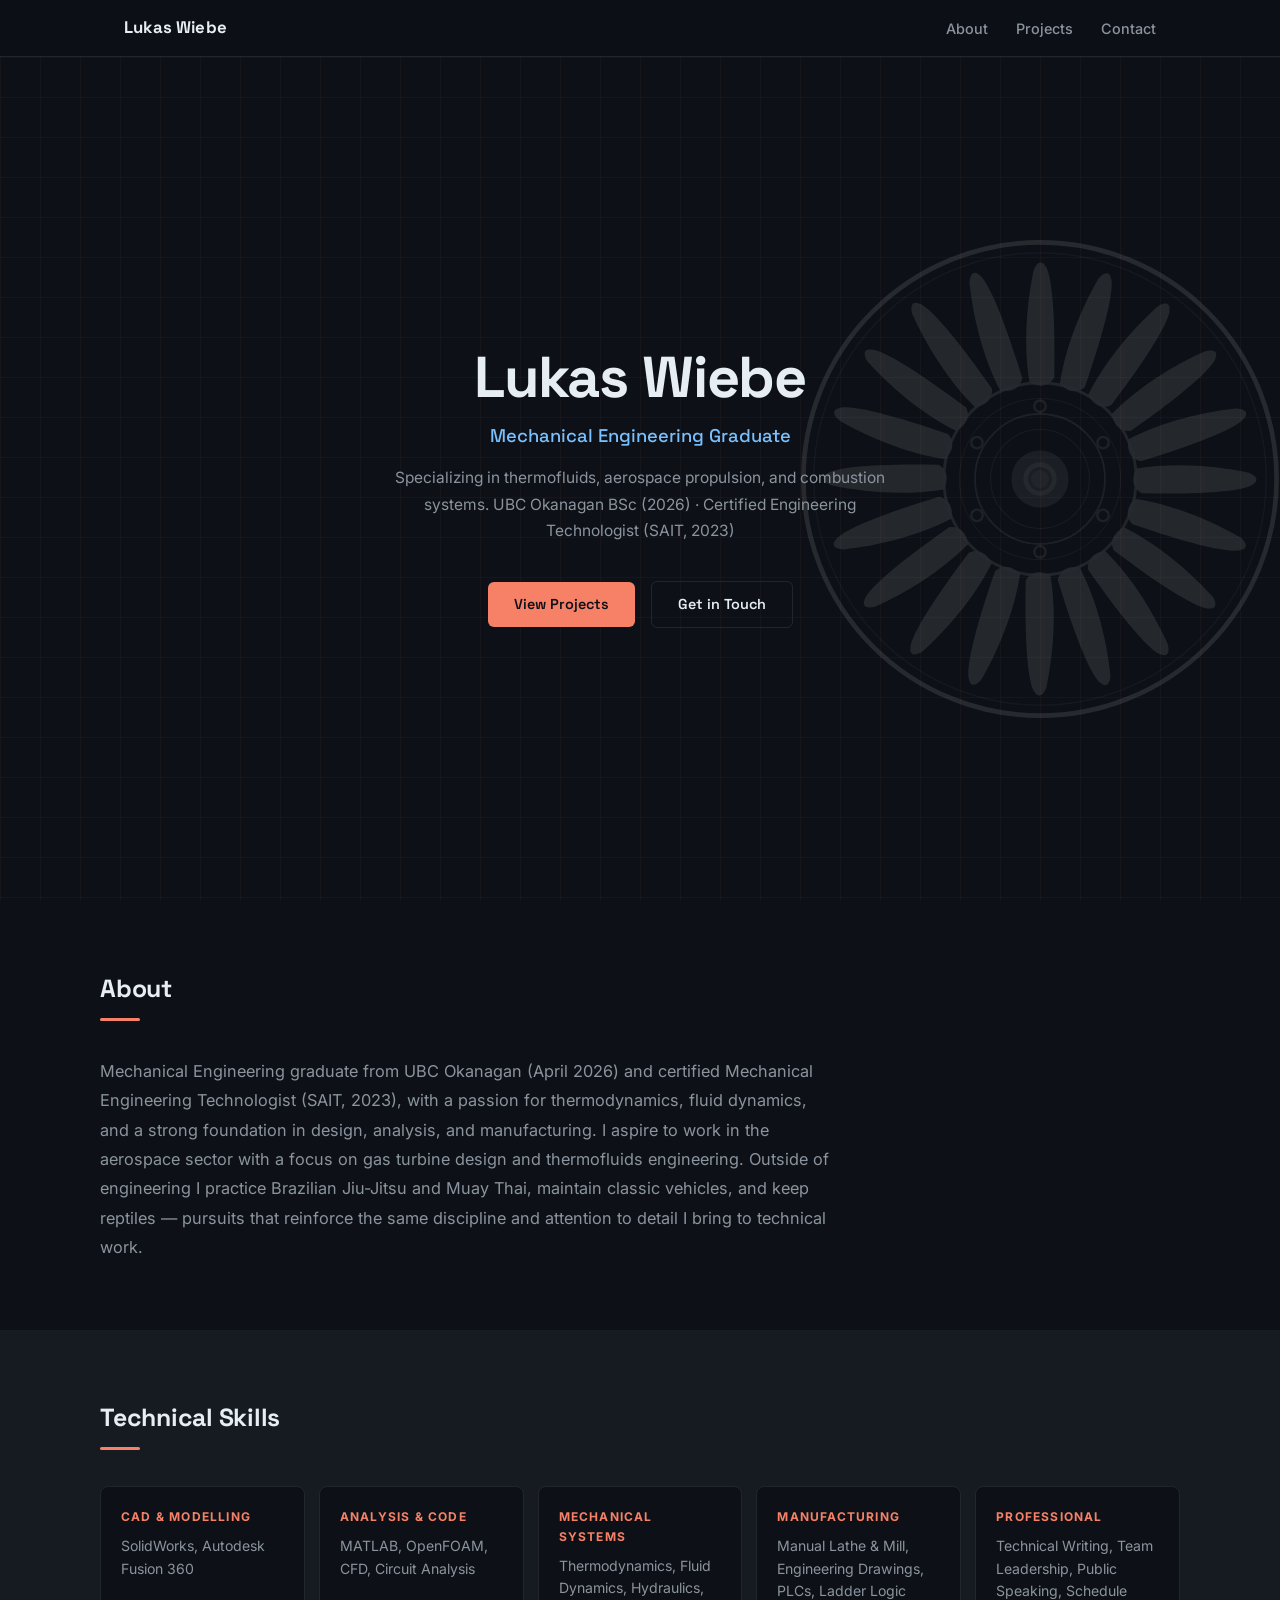
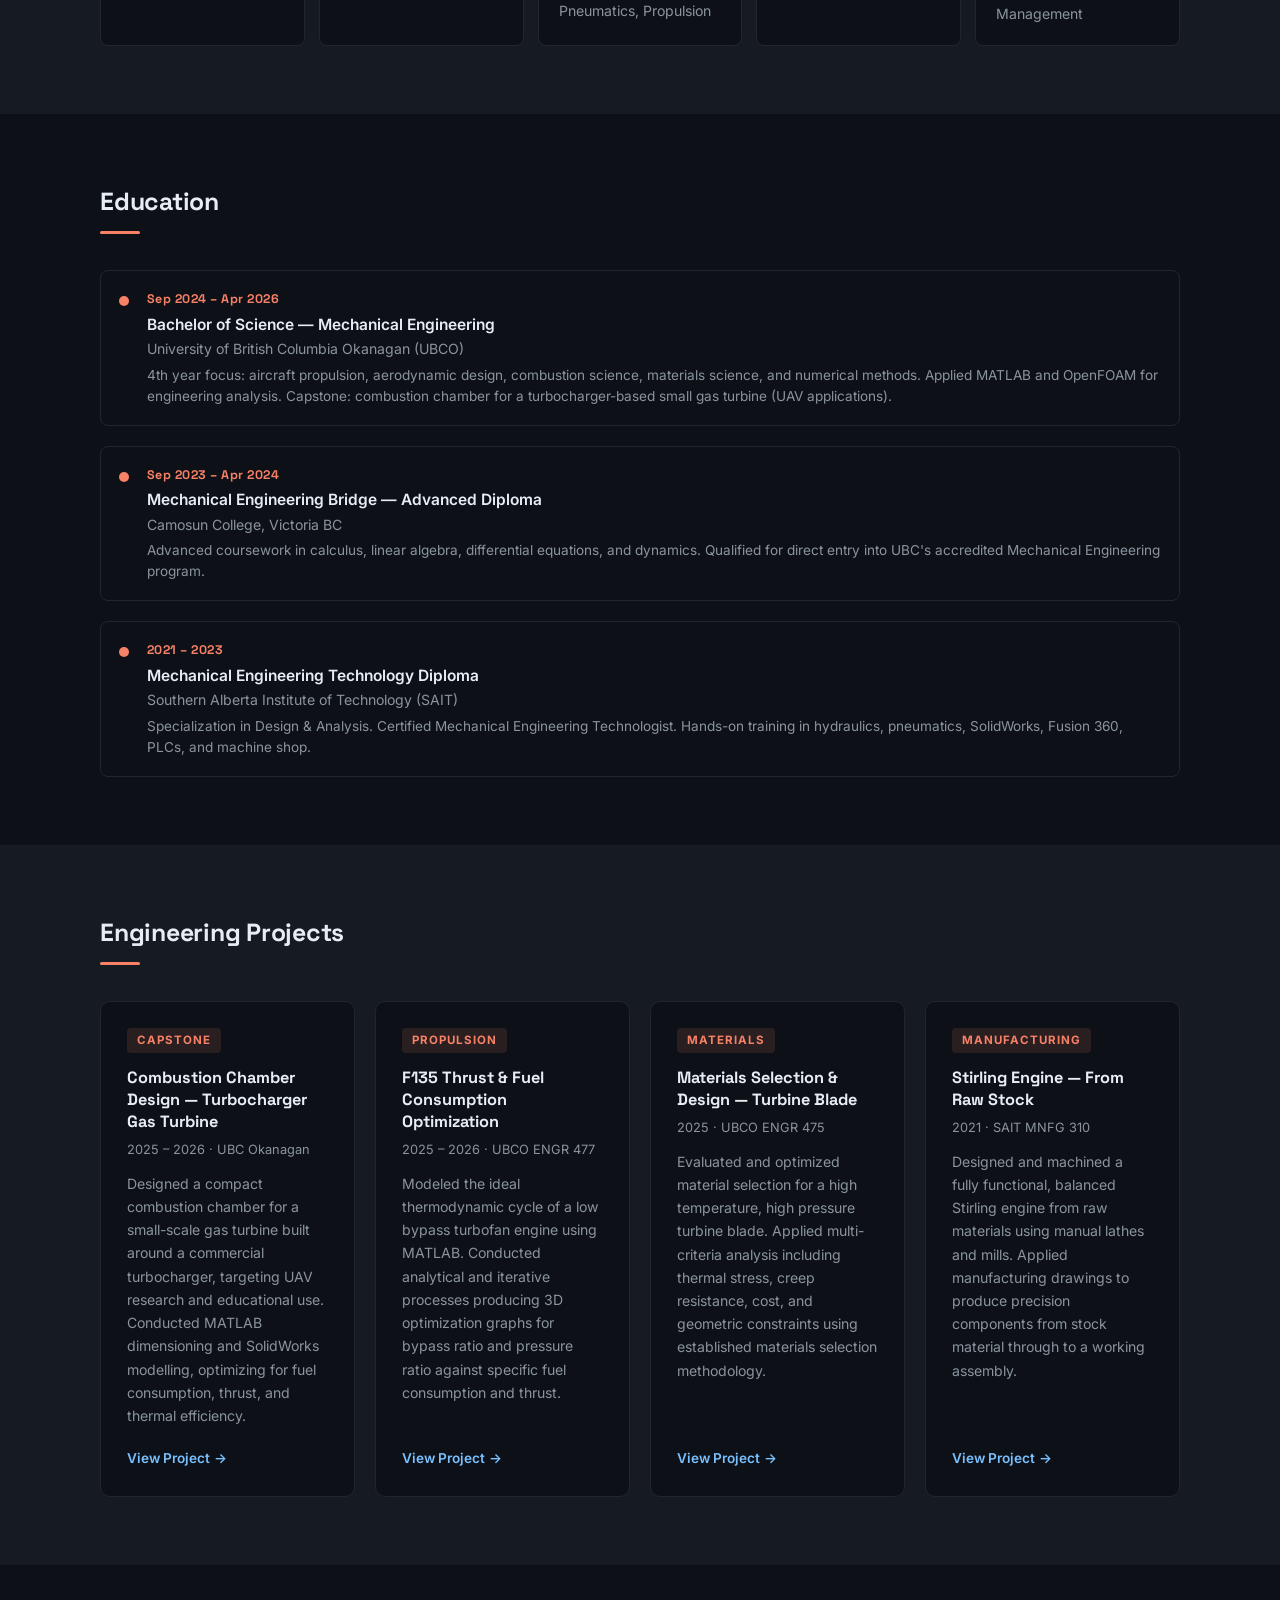
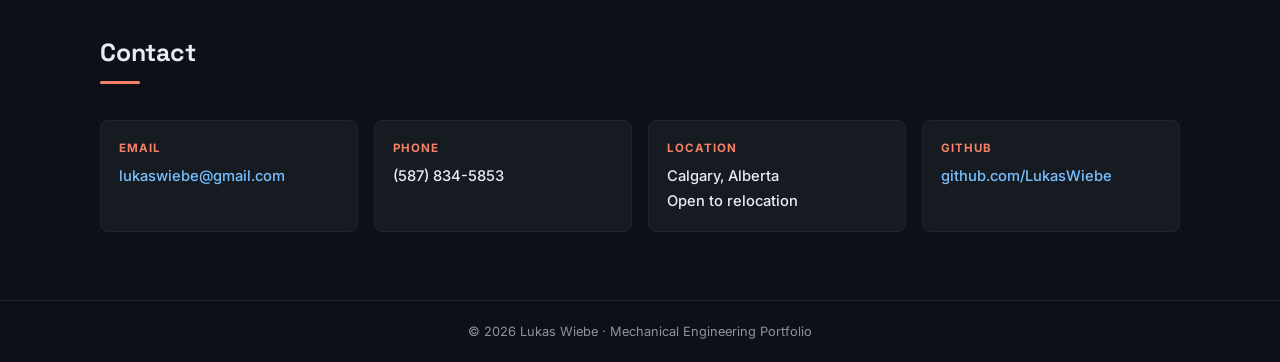
==== index.html @ ae10890e "Apply dark engineering theme with realistic jet turbine Near-black grid background, combustion orang" ====
<!DOCTYPE html>
<html lang="en">
<head>
  <meta charset="UTF-8">
  <meta name="viewport" content="width=device-width, initial-scale=1.0">
  <title>Lukas Wiebe — Mechanical Engineering Portfolio</title>
  <link rel="stylesheet" href="style.css">
</head>
<body>

  <nav class="site-nav">
    <div class="nav-inner">
      <a class="nav-brand" href="index.html">Lukas Wiebe</a>
      <ul class="nav-links">
        <li><a href="#about">About</a></li>
        <li><a href="#projects">Projects</a></li>
        <li><a href="#contact">Contact</a></li>
      </ul>
    </div>
  </nav>

  <!-- HERO -->
  <section class="hero">

    <!-- Realistic jet turbine rotor (airfoil blades, disc, casing) -->
    <svg class="hero-turbine" viewBox="0 0 200 200" xmlns="http://www.w3.org/2000/svg" aria-hidden="true">
      <defs>
        <!--
          One compressor airfoil blade, in local coords centred at (0,0).
          Blade points up (toward negative-y). Leading edge on left (negative-x),
          trailing edge on right (positive-x). Shape tapers from ~9 px chord at root
          to ~5 px at tip. Camber line sweeps slightly from root to tip (realistic twist).
        -->
        <path id="tb"
          d="M -4,-37
             C -6.5,-52 -5,-68 -2.5,-80
             C -1.5,-83 0.5,-84.5 2,-82
             C 4.5,-79 6,-64 5.5,-39
             Q 2.5,-34 -4,-37 Z"/>
      </defs>

      <!-- Static outer annular casing -->
      <circle cx="100" cy="100" r="91"  fill="none" stroke="white" stroke-width="1.8"/>
      <circle cx="100" cy="100" r="87"  fill="none" stroke="white" stroke-width="0.5" opacity="0.35"/>

      <!-- Rotating rotor group (all content centred at 0,0 in this group) -->
      <g transform="translate(100,100)" class="spin-slow">

        <!-- 20 cambered airfoil blades at 18° intervals -->
        <use href="#tb" fill="white" opacity="0.92"/>
        <use href="#tb" fill="white" opacity="0.92" transform="rotate(18)"/>
        <use href="#tb" fill="white" opacity="0.92" transform="rotate(36)"/>
        <use href="#tb" fill="white" opacity="0.92" transform="rotate(54)"/>
        <use href="#tb" fill="white" opacity="0.92" transform="rotate(72)"/>
        <use href="#tb" fill="white" opacity="0.92" transform="rotate(90)"/>
        <use href="#tb" fill="white" opacity="0.92" transform="rotate(108)"/>
        <use href="#tb" fill="white" opacity="0.92" transform="rotate(126)"/>
        <use href="#tb" fill="white" opacity="0.92" transform="rotate(144)"/>
        <use href="#tb" fill="white" opacity="0.92" transform="rotate(162)"/>
        <use href="#tb" fill="white" opacity="0.92" transform="rotate(180)"/>
        <use href="#tb" fill="white" opacity="0.92" transform="rotate(198)"/>
        <use href="#tb" fill="white" opacity="0.92" transform="rotate(216)"/>
        <use href="#tb" fill="white" opacity="0.92" transform="rotate(234)"/>
        <use href="#tb" fill="white" opacity="0.92" transform="rotate(252)"/>
        <use href="#tb" fill="white" opacity="0.92" transform="rotate(270)"/>
        <use href="#tb" fill="white" opacity="0.92" transform="rotate(288)"/>
        <use href="#tb" fill="white" opacity="0.92" transform="rotate(306)"/>
        <use href="#tb" fill="white" opacity="0.92" transform="rotate(324)"/>
        <use href="#tb" fill="white" opacity="0.92" transform="rotate(342)"/>

        <!-- Rotor disc (concentric detail rings, like a real compressor disc) -->
        <circle cx="0" cy="0" r="37"  fill="none" stroke="white" stroke-width="1.1" opacity="0.8"/>
        <circle cx="0" cy="0" r="31"  fill="none" stroke="white" stroke-width="0.4" opacity="0.4"/>
        <circle cx="0" cy="0" r="25"  fill="none" stroke="white" stroke-width="0.7" opacity="0.65"/>
        <circle cx="0" cy="0" r="19"  fill="none" stroke="white" stroke-width="0.4" opacity="0.45"/>

        <!-- Bolt circle — 6 fasteners at r=28 (structural disc feature) -->
        <circle cx="0"    cy="-28" r="2.2" fill="none" stroke="white" stroke-width="0.9" opacity="0.7"/>
        <circle cx="0"    cy="-28" r="2.2" fill="none" stroke="white" stroke-width="0.9" opacity="0.7" transform="rotate(60)"/>
        <circle cx="0"    cy="-28" r="2.2" fill="none" stroke="white" stroke-width="0.9" opacity="0.7" transform="rotate(120)"/>
        <circle cx="0"    cy="-28" r="2.2" fill="none" stroke="white" stroke-width="0.9" opacity="0.7" transform="rotate(180)"/>
        <circle cx="0"    cy="-28" r="2.2" fill="none" stroke="white" stroke-width="0.9" opacity="0.7" transform="rotate(240)"/>
        <circle cx="0"    cy="-28" r="2.2" fill="none" stroke="white" stroke-width="0.9" opacity="0.7" transform="rotate(300)"/>

        <!-- Centre hub cap -->
        <circle cx="0" cy="0" r="11" fill="white" opacity="0.55"/>
        <circle cx="0" cy="0" r="5.5" fill="none" stroke="white" stroke-width="1.8" opacity="0.95"/>
      </g>

      <!-- Static shaft centre dot -->
      <circle cx="100" cy="100" r="3.5" fill="white" opacity="0.6"/>
    </svg>

    <!-- Hero text (z-index above the turbine) -->
    <div class="hero-content">
      <h1>Lukas Wiebe</h1>
      <p class="subtitle">Mechanical Engineering Graduate</p>
      <p class="tagline">
        Specializing in thermofluids, aerospace propulsion, and combustion systems.
        UBC Okanagan BSc (2026) · Certified Engineering Technologist (SAIT, 2023)
      </p>
      <a href="#projects" class="btn btn-primary">View Projects</a>
      <a href="#contact" class="btn btn-outline">Get in Touch</a>
    </div>

  </section>

  <!-- ABOUT -->
  <section class="section" id="about">
    <div class="section-inner">
      <h2 class="section-title">About</h2>
      <div class="section-divider"></div>
      <p class="about-text">
        Mechanical Engineering graduate from UBC Okanagan (April 2026) and certified Mechanical Engineering
        Technologist (SAIT, 2023), with a passion for thermodynamics, fluid dynamics, and a strong foundation
        in design, analysis, and manufacturing. I aspire to work in the aerospace sector with a focus on
        gas turbine design and thermofluids engineering. Outside of engineering I practice Brazilian Jiu-Jitsu
        and Muay Thai, maintain classic vehicles, and keep reptiles — pursuits that reinforce the same
        discipline and attention to detail I bring to technical work.
      </p>
    </div>
  </section>

  <!-- SKILLS -->
  <section class="section section-alt">
    <div class="section-inner">
      <h2 class="section-title">Technical Skills</h2>
      <div class="section-divider"></div>
      <div class="skills-grid">
        <div class="skill-card">
          <div class="skill-label">CAD &amp; Modelling</div>
          <div class="skill-items">SolidWorks, Autodesk Fusion 360</div>
        </div>
        <div class="skill-card">
          <div class="skill-label">Analysis &amp; Code</div>
          <div class="skill-items">MATLAB, OpenFOAM, CFD, Circuit Analysis</div>
        </div>
        <div class="skill-card">
          <div class="skill-label">Mechanical Systems</div>
          <div class="skill-items">Thermodynamics, Fluid Dynamics, Hydraulics, Pneumatics, Propulsion</div>
        </div>
        <div class="skill-card">
          <div class="skill-label">Manufacturing</div>
          <div class="skill-items">Manual Lathe &amp; Mill, Engineering Drawings, PLCs, Ladder Logic</div>
        </div>
        <div class="skill-card">
          <div class="skill-label">Professional</div>
          <div class="skill-items">Technical Writing, Team Leadership, Public Speaking, Schedule Management</div>
        </div>
      </div>
    </div>
  </section>

  <!-- EDUCATION -->
  <section class="section">
    <div class="section-inner">
      <h2 class="section-title">Education</h2>
      <div class="section-divider"></div>
      <div class="edu-list">
        <div class="edu-item">
          <div class="edu-dot"></div>
          <div>
            <div class="edu-year">Sep 2024 – Apr 2026</div>
            <div class="edu-degree">Bachelor of Science — Mechanical Engineering</div>
            <div class="edu-school">University of British Columbia Okanagan (UBCO)</div>
            <div class="edu-notes">
              4th year focus: aircraft propulsion, aerodynamic design, combustion science, materials science,
              and numerical methods. Applied MATLAB and OpenFOAM for engineering analysis.
              Capstone: combustion chamber for a turbocharger-based small gas turbine (UAV applications).
            </div>
          </div>
        </div>
        <div class="edu-item">
          <div class="edu-dot"></div>
          <div>
            <div class="edu-year">Sep 2023 – Apr 2024</div>
            <div class="edu-degree">Mechanical Engineering Bridge — Advanced Diploma</div>
            <div class="edu-school">Camosun College, Victoria BC</div>
            <div class="edu-notes">
              Advanced coursework in calculus, linear algebra, differential equations, and dynamics.
              Qualified for direct entry into UBC's accredited Mechanical Engineering program.
            </div>
          </div>
        </div>
        <div class="edu-item">
          <div class="edu-dot"></div>
          <div>
            <div class="edu-year">2021 – 2023</div>
            <div class="edu-degree">Mechanical Engineering Technology Diploma</div>
            <div class="edu-school">Southern Alberta Institute of Technology (SAIT)</div>
            <div class="edu-notes">
              Specialization in Design &amp; Analysis. Certified Mechanical Engineering Technologist.
              Hands-on training in hydraulics, pneumatics, SolidWorks, Fusion 360, PLCs, and machine shop.
            </div>
          </div>
        </div>
      </div>
    </div>
  </section>

  <!-- PROJECTS -->
  <section class="section section-alt" id="projects">
    <div class="section-inner">
      <h2 class="section-title">Engineering Projects</h2>
      <div class="section-divider"></div>
      <div class="project-grid">

        <div class="project-card">
          <span class="project-tag">Capstone</span>
          <h3>Combustion Chamber Design — Turbocharger Gas Turbine</h3>
          <div class="project-year">2025 – 2026 · UBC Okanagan</div>
          <p>
            Designed a compact combustion chamber for a small-scale gas turbine built around a commercial
            turbocharger, targeting UAV research and educational use. Conducted MATLAB dimensioning and
            SolidWorks modelling, optimizing for fuel consumption, thrust, and thermal efficiency.
          </p>
          <a class="card-link" href="projects/combustion-chamber.html">View Project</a>
        </div>

        <div class="project-card">
          <span class="project-tag">Propulsion</span>
          <h3>F135 Thrust &amp; Fuel Consumption Optimization</h3>
          <div class="project-year">2025 – 2026 · UBCO ENGR 477</div>
          <p>
            Modeled the ideal thermodynamic cycle of a low bypass turbofan engine using MATLAB.
            Conducted analytical and iterative processes producing 3D optimization graphs for bypass
            ratio and pressure ratio against specific fuel consumption and thrust.
          </p>
          <a class="card-link" href="projects/f135-optimization.html">View Project</a>
        </div>

        <div class="project-card">
          <span class="project-tag">Materials</span>
          <h3>Materials Selection &amp; Design — Turbine Blade</h3>
          <div class="project-year">2025 · UBCO ENGR 475</div>
          <p>
            Evaluated and optimized material selection for a high temperature, high pressure turbine blade.
            Applied multi-criteria analysis including thermal stress, creep resistance, cost, and
            geometric constraints using established materials selection methodology.
          </p>
          <a class="card-link" href="projects/materials-selection.html">View Project</a>
        </div>

        <div class="project-card">
          <span class="project-tag">Manufacturing</span>
          <h3>Stirling Engine — From Raw Stock</h3>
          <div class="project-year">2021 · SAIT MNFG 310</div>
          <p>
            Designed and machined a fully functional, balanced Stirling engine from raw materials using
            manual lathes and mills. Applied manufacturing drawings to produce precision components
            from stock material through to a working assembly.
          </p>
          <a class="card-link" href="projects/stirling-engine.html">View Project</a>
        </div>

      </div>
    </div>
  </section>

  <!-- CONTACT -->
  <section class="section" id="contact">
    <div class="section-inner">
      <h2 class="section-title">Contact</h2>
      <div class="section-divider"></div>
      <div class="contact-grid">
        <div class="contact-item">
          <div class="contact-type">Email</div>
          <div class="contact-value">
            <a href="mailto:lukaswiebe@gmail.com">lukaswiebe@gmail.com</a>
          </div>
        </div>
        <div class="contact-item">
          <div class="contact-type">Phone</div>
          <div class="contact-value">(587) 834-5853</div>
        </div>
        <div class="contact-item">
          <div class="contact-type">Location</div>
          <div class="contact-value">Calgary, Alberta<br>Open to relocation</div>
        </div>
        <div class="contact-item">
          <div class="contact-type">GitHub</div>
          <div class="contact-value">
            <a href="https://github.com/LukasWiebe" target="_blank" rel="noopener">github.com/LukasWiebe</a>
          </div>
        </div>
      </div>
    </div>
  </section>

  <footer>
    <p>© 2026 Lukas Wiebe · Mechanical Engineering Portfolio</p>
  </footer>

</body>
</html>
---- style.css ----
@import url('https://fonts.googleapis.com/css2?family=Space+Grotesk:wght@500;600;700&family=Inter:wght@300;400;500&display=swap');

*, *::before, *::after {
  box-sizing: border-box;
  margin: 0;
  padding: 0;
}

:root {
  --bg:       #0d1117;
  --surface:  #161b22;
  --border:   #21262d;
  --text:     #e6edf3;
  --muted:    #8b949e;
  --accent:   #f78166;
  --accent2:  #79c0ff;
  --max-w:    1080px;
}

html { scroll-behavior: smooth; }

body {
  background: var(--bg);
  color: var(--text);
  font-family: 'Inter', -apple-system, BlinkMacSystemFont, 'Segoe UI', sans-serif;
  font-size: 16px;
  line-height: 1.65;
  -webkit-font-smoothing: antialiased;
}

a {
  color: var(--accent2);
  text-decoration: none;
}

a:hover {
  text-decoration: underline;
}

/* ─── NAV ─── */
.site-nav {
  position: sticky;
  top: 0;
  z-index: 100;
  background: rgba(13,17,23,0.88);
  backdrop-filter: blur(14px);
  -webkit-backdrop-filter: blur(14px);
  border-bottom: 1px solid var(--border);
}

.nav-inner {
  max-width: var(--max-w);
  margin: 0 auto;
  padding: 0 24px;
  display: flex;
  align-items: center;
  justify-content: space-between;
  height: 56px;
}

.nav-brand {
  color: var(--text);
  font-family: 'Space Grotesk', sans-serif;
  font-weight: 700;
  font-size: 1.05rem;
  letter-spacing: 0.01em;
  text-decoration: none;
}

.nav-links {
  display: flex;
  gap: 28px;
  list-style: none;
}

.nav-links a {
  color: var(--muted);
  font-size: 0.9rem;
  font-weight: 500;
  text-decoration: none;
  transition: color 0.15s;
}

.nav-links a:hover {
  color: var(--text);
  text-decoration: none;
}

/* ─── HERO ─── */
.hero {
  background: var(--bg);
  padding: 88px 24px 72px;
  text-align: center;
  position: relative;
  overflow: hidden;
  min-height: calc(100vh - 56px);
  display: flex;
  flex-direction: column;
  align-items: center;
  justify-content: center;
}

/* engineering grid overlay */
.hero::before {
  content: '';
  position: absolute;
  inset: 0;
  background-image:
    linear-gradient(rgba(247,129,102,0.045) 1px, transparent 1px),
    linear-gradient(90deg, rgba(247,129,102,0.045) 1px, transparent 1px);
  background-size: 40px 40px;
  pointer-events: none;
  z-index: 0;
}

.hero-content {
  position: relative;
  z-index: 1;
  max-width: 640px;
  margin: 0 auto;
}

.hero h1 {
  font-family: 'Space Grotesk', sans-serif;
  font-size: clamp(2.4rem, 5vw, 3.6rem);
  font-weight: 700;
  letter-spacing: -0.02em;
  line-height: 1.1;
  color: var(--text);
  margin-bottom: 12px;
}

.hero .subtitle {
  font-family: 'Space Grotesk', sans-serif;
  font-size: 1.15rem;
  color: var(--accent2);
  margin-bottom: 14px;
  font-weight: 500;
}

.hero .tagline {
  font-size: 0.97rem;
  color: var(--muted);
  max-width: 520px;
  margin: 0 auto 36px;
  line-height: 1.7;
}

/* ─── TURBINE ─── */
.hero-turbine {
  position: absolute;
  right: -20px;
  top: 50%;
  transform: translateY(-50%);
  opacity: 0.10;
  width: min(520px, 44vw);
  pointer-events: none;
  z-index: 0;
}

.spin-slow {
  animation: spin 28s linear infinite;
  transform-origin: 100px 100px;
}

@keyframes spin {
  to { transform: rotate(360deg); }
}

/* ─── BUTTONS ─── */
.btn {
  display: inline-block;
  padding: 11px 26px;
  border-radius: 6px;
  font-family: 'Space Grotesk', sans-serif;
  font-size: 0.9rem;
  font-weight: 600;
  transition: background 0.15s, border-color 0.15s;
  text-decoration: none;
}

.btn-primary {
  background: var(--accent);
  color: #0d1117;
  margin-right: 12px;
}

.btn-primary:hover {
  background: #ff9080;
  text-decoration: none;
}

.btn-outline {
  border: 1px solid var(--border);
  color: var(--text);
}

.btn-outline:hover {
  border-color: var(--muted);
  text-decoration: none;
}

/* ─── SECTIONS ─── */
.section {
  padding: 68px 24px;
}

.section-inner {
  max-width: var(--max-w);
  margin: 0 auto;
}

.section-alt {
  background: var(--surface);
}

.section-title {
  font-family: 'Space Grotesk', sans-serif;
  font-size: 1.55rem;
  font-weight: 700;
  color: var(--text);
  margin-bottom: 8px;
  letter-spacing: -0.01em;
}

.section-divider {
  width: 40px;
  height: 3px;
  background: var(--accent);
  border-radius: 2px;
  margin-bottom: 36px;
}

/* ─── ABOUT ─── */
.about-text {
  max-width: 740px;
  font-size: 1.02rem;
  color: var(--muted);
  line-height: 1.8;
}

/* ─── SKILLS ─── */
.skills-grid {
  display: grid;
  grid-template-columns: repeat(auto-fit, minmax(200px, 1fr));
  gap: 14px;
}

.skill-card {
  background: var(--bg);
  border: 1px solid var(--border);
  border-radius: 8px;
  padding: 20px;
  transition: border-color 0.2s, transform 0.15s;
}

.skill-card:hover {
  border-color: var(--accent2);
  transform: translateY(-2px);
}

.skill-label {
  font-size: 0.75rem;
  font-weight: 700;
  letter-spacing: 0.1em;
  text-transform: uppercase;
  color: var(--accent);
  margin-bottom: 8px;
}

.skill-items {
  font-size: 0.88rem;
  color: var(--muted);
  line-height: 1.6;
}

/* ─── EDUCATION ─── */
.edu-list {
  display: flex;
  flex-direction: column;
  gap: 20px;
}

.edu-item {
  display: flex;
  gap: 18px;
  align-items: flex-start;
  padding: 18px;
  background: var(--bg);
  border: 1px solid var(--border);
  border-radius: 8px;
  transition: border-color 0.2s;
}

.edu-item:hover {
  border-color: var(--accent);
}

.edu-dot {
  width: 10px;
  height: 10px;
  background: var(--accent);
  border-radius: 50%;
  margin-top: 7px;
  flex-shrink: 0;
}

.edu-year {
  font-family: 'Space Grotesk', sans-serif;
  font-size: 0.78rem;
  color: var(--accent);
  font-weight: 700;
  letter-spacing: 0.04em;
  margin-bottom: 2px;
}

.edu-degree {
  font-weight: 600;
  font-size: 0.97rem;
  color: var(--text);
}

.edu-school {
  font-size: 0.88rem;
  color: var(--muted);
  margin-bottom: 4px;
}

.edu-notes {
  font-size: 0.85rem;
  color: var(--muted);
  line-height: 1.55;
  margin-top: 4px;
}

/* ─── PROJECT CARDS ─── */
.project-grid {
  display: grid;
  grid-template-columns: repeat(auto-fit, minmax(240px, 1fr));
  gap: 20px;
}

.project-card {
  background: var(--bg);
  border: 1px solid var(--border);
  border-radius: 10px;
  padding: 26px;
  display: flex;
  flex-direction: column;
  transition: border-color 0.2s, transform 0.15s, box-shadow 0.2s;
}

.project-card:hover {
  border-color: var(--accent);
  transform: translateY(-2px);
  box-shadow: 0 6px 28px rgba(247,129,102,0.08);
}

.project-tag {
  display: inline-block;
  background: rgba(247,129,102,0.12);
  color: var(--accent);
  font-size: 0.72rem;
  font-weight: 700;
  text-transform: uppercase;
  letter-spacing: 0.09em;
  padding: 3px 10px;
  border-radius: 4px;
  margin-bottom: 14px;
  align-self: flex-start;
}

.project-card h3 {
  font-family: 'Space Grotesk', sans-serif;
  font-size: 1.02rem;
  font-weight: 700;
  color: var(--text);
  margin-bottom: 6px;
  line-height: 1.35;
}

.project-card .project-year {
  font-size: 0.8rem;
  color: var(--muted);
  margin-bottom: 12px;
}

.project-card p {
  font-size: 0.88rem;
  color: var(--muted);
  line-height: 1.65;
  flex: 1;
  margin-bottom: 20px;
}

.project-card .card-link {
  font-size: 0.85rem;
  font-weight: 600;
  color: var(--accent2);
  display: inline-flex;
  align-items: center;
  gap: 4px;
  text-decoration: none;
}

.project-card .card-link:hover {
  text-decoration: underline;
}

.card-link::after {
  content: '→';
}

/* ─── CONTACT ─── */
.contact-grid {
  display: grid;
  grid-template-columns: repeat(auto-fit, minmax(180px, 1fr));
  gap: 16px;
  margin-top: 8px;
}

.contact-item {
  background: var(--surface);
  border: 1px solid var(--border);
  border-radius: 8px;
  padding: 18px;
  transition: border-color 0.2s;
}

.contact-item:hover {
  border-color: var(--accent2);
}

.contact-item .contact-type {
  font-size: 0.72rem;
  font-weight: 700;
  letter-spacing: 0.09em;
  text-transform: uppercase;
  color: var(--accent);
  margin-bottom: 6px;
}

.contact-item .contact-value {
  font-size: 0.92rem;
  color: var(--text);
  font-weight: 500;
}

/* ─── FOOTER ─── */
footer {
  border-top: 1px solid var(--border);
  color: var(--muted);
  text-align: center;
  font-size: 0.8rem;
  padding: 20px 24px;
  background: var(--bg);
}

/* ─── PROJECT DETAIL PAGES ─── */
.page-header {
  background: var(--bg);
  border-bottom: 1px solid var(--border);
  padding: 56px 24px 48px;
}

.page-header .back-link {
  display: inline-flex;
  align-items: center;
  gap: 6px;
  color: var(--muted);
  font-size: 0.85rem;
  margin-bottom: 20px;
  text-decoration: none;
  transition: color 0.15s;
}

.page-header .back-link:hover {
  color: var(--text);
  text-decoration: none;
}

.page-header .back-link::before {
  content: '←';
}

.page-header .context-tag {
  display: inline-block;
  background: rgba(247,129,102,0.12);
  color: var(--accent);
  font-size: 0.75rem;
  font-weight: 700;
  text-transform: uppercase;
  letter-spacing: 0.09em;
  padding: 4px 12px;
  border-radius: 4px;
  margin-bottom: 14px;
}

.page-header h1 {
  font-family: 'Space Grotesk', sans-serif;
  font-size: clamp(1.6rem, 3.5vw, 2.1rem);
  font-weight: 700;
  line-height: 1.2;
  letter-spacing: -0.01em;
  color: var(--text);
  margin-bottom: 10px;
}

.page-header .header-sub {
  color: var(--muted);
  font-size: 0.92rem;
}

.detail-body {
  max-width: var(--max-w);
  margin: 0 auto;
  padding: 56px 24px;
  display: grid;
  grid-template-columns: 1fr 300px;
  gap: 48px;
  align-items: start;
}

.detail-main h2 {
  font-family: 'Space Grotesk', sans-serif;
  font-size: 1.1rem;
  font-weight: 700;
  color: var(--text);
  margin-bottom: 12px;
  margin-top: 36px;
}

.detail-main h2:first-child {
  margin-top: 0;
}

.detail-main p {
  color: var(--muted);
  font-size: 0.95rem;
  line-height: 1.78;
  margin-bottom: 12px;
}

.detail-main ul {
  list-style: none;
  padding: 0;
  margin-bottom: 12px;
}

.detail-main ul li {
  color: var(--muted);
  font-size: 0.93rem;
  line-height: 1.7;
  padding-left: 18px;
  position: relative;
  margin-bottom: 6px;
}

.detail-main ul li::before {
  content: '▸';
  color: var(--accent);
  position: absolute;
  left: 0;
  font-size: 0.75rem;
  top: 0.22em;
}

.detail-sidebar {
  position: sticky;
  top: 72px;
}

.sidebar-card {
  background: var(--surface);
  border: 1px solid var(--border);
  border-radius: 10px;
  padding: 22px;
  margin-bottom: 18px;
}

.sidebar-card h3 {
  font-size: 0.72rem;
  font-weight: 700;
  text-transform: uppercase;
  letter-spacing: 0.09em;
  color: var(--accent);
  margin-bottom: 14px;
}

.sidebar-card ul {
  list-style: none;
  padding: 0;
}

.sidebar-card ul li {
  font-size: 0.86rem;
  color: var(--muted);
  padding: 6px 0;
  border-bottom: 1px solid var(--border);
  line-height: 1.5;
}

.sidebar-card ul li:last-child {
  border-bottom: none;
}

.outcome-badge {
  display: inline-block;
  background: rgba(121,192,255,0.1);
  color: var(--accent2);
  border: 1px solid rgba(121,192,255,0.2);
  font-size: 0.8rem;
  font-weight: 600;
  padding: 5px 12px;
  border-radius: 20px;
  margin: 4px 4px 4px 0;
}

/* ─── RESPONSIVE ─── */
@media (max-width: 720px) {
  .hero h1 { font-size: 2.1rem; }

  .hero-turbine { display: none; }

  .detail-body {
    grid-template-columns: 1fr;
  }

  .detail-sidebar {
    position: static;
  }

  .nav-links {
    gap: 16px;
  }
}
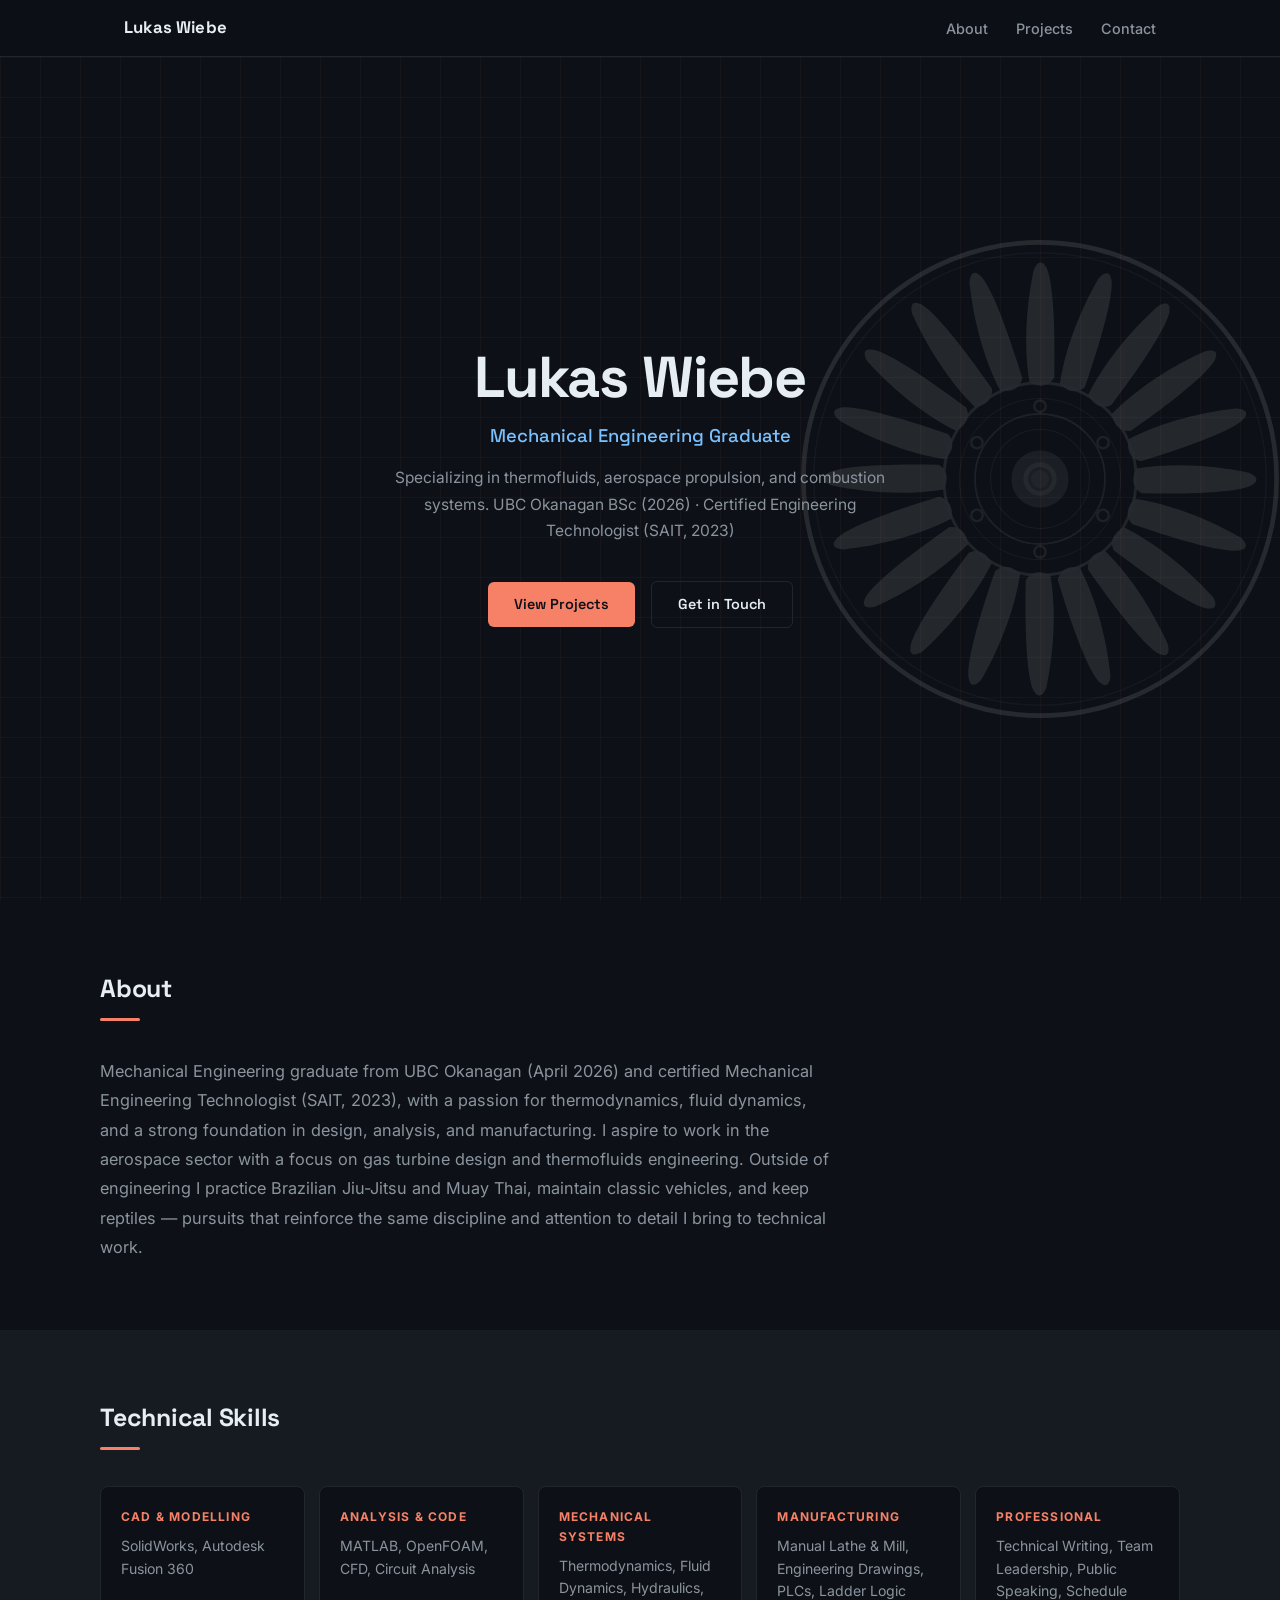
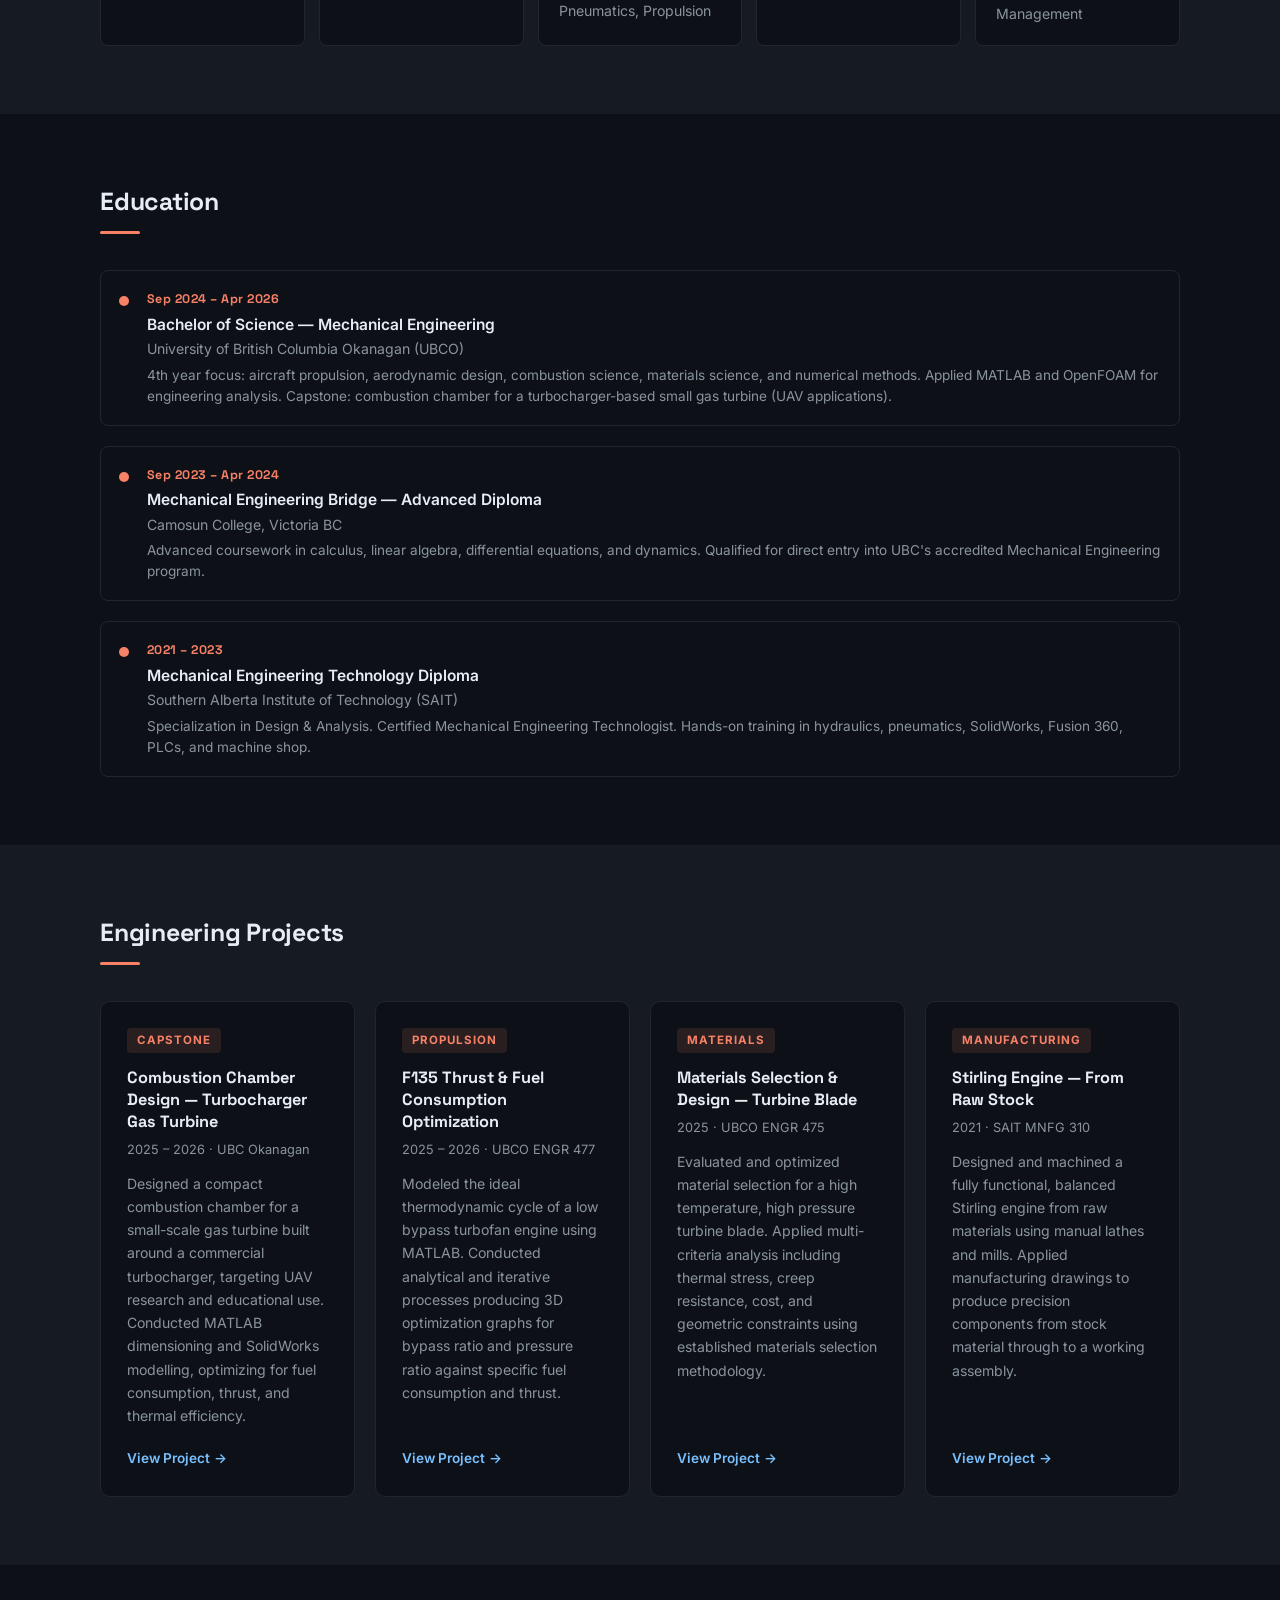
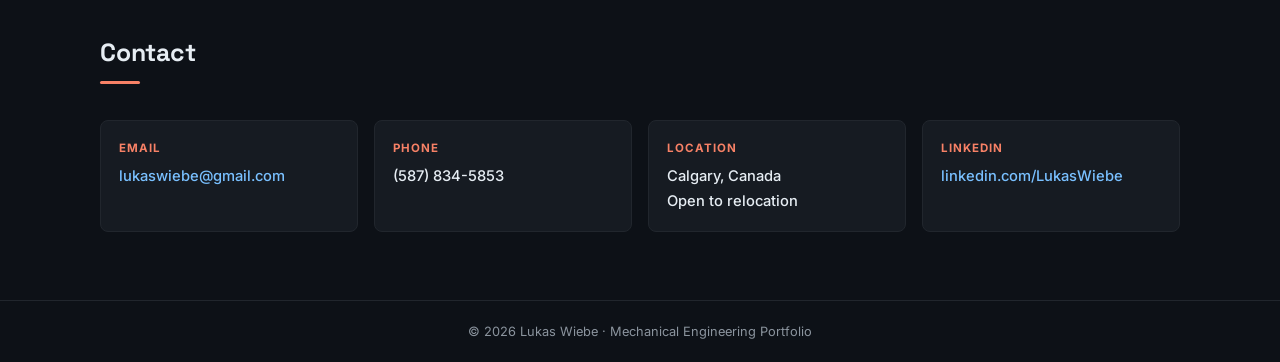
==== commit 0d533241: "Updated contact information" ====
--- a/index.html
+++ b/index.html
@@ -43,8 +43,10 @@
       <circle cx="100" cy="100" r="91"  fill="none" stroke="white" stroke-width="1.8"/>
       <circle cx="100" cy="100" r="87"  fill="none" stroke="white" stroke-width="0.5" opacity="0.35"/>
 
-      <!-- Rotating rotor group (all content centred at 0,0 in this group) -->
-      <g transform="translate(100,100)" class="spin-slow">
+      <!-- Static group: places rotor at SVG centre -->
+      <g transform="translate(100,100)">
+      <!-- Animated inner group: spins around its own centre (0,0 local = 100,100 SVG) -->
+      <g class="spin-slow">
 
         <!-- 20 cambered airfoil blades at 18° intervals -->
         <use href="#tb" fill="white" opacity="0.92"/>
@@ -85,7 +87,8 @@
         <!-- Centre hub cap -->
         <circle cx="0" cy="0" r="11" fill="white" opacity="0.55"/>
         <circle cx="0" cy="0" r="5.5" fill="none" stroke="white" stroke-width="1.8" opacity="0.95"/>
-      </g>
+      </g><!-- end spin-slow -->
+      </g><!-- end static translate -->
 
       <!-- Static shaft centre dot -->
       <circle cx="100" cy="100" r="3.5" fill="white" opacity="0.6"/>
@@ -275,12 +278,12 @@
         </div>
         <div class="contact-item">
           <div class="contact-type">Location</div>
-          <div class="contact-value">Calgary, Alberta<br>Open to relocation</div>
-        </div>
-        <div class="contact-item">
-          <div class="contact-type">GitHub</div>
+          <div class="contact-value">Calgary, Canada<br>Open to relocation</div>
+        </div>
+        <div class="contact-item">
+          <div class="contact-type">Linkedin</div>
           <div class="contact-value">
-            <a href="https://github.com/LukasWiebe" target="_blank" rel="noopener">github.com/LukasWiebe</a>
+            <a href="https://www.linkedin.com/in/lukaswiebe/" target="_blank" rel="noopener">linkedin.com/LukasWiebe</a>
           </div>
         </div>
       </div>
--- a/style.css
+++ b/style.css
@@ -160,7 +160,8 @@
 
 .spin-slow {
   animation: spin 28s linear infinite;
-  transform-origin: 100px 100px;
+  transform-box: fill-box;
+  transform-origin: 50% 50%;
 }
 
 @keyframes spin {
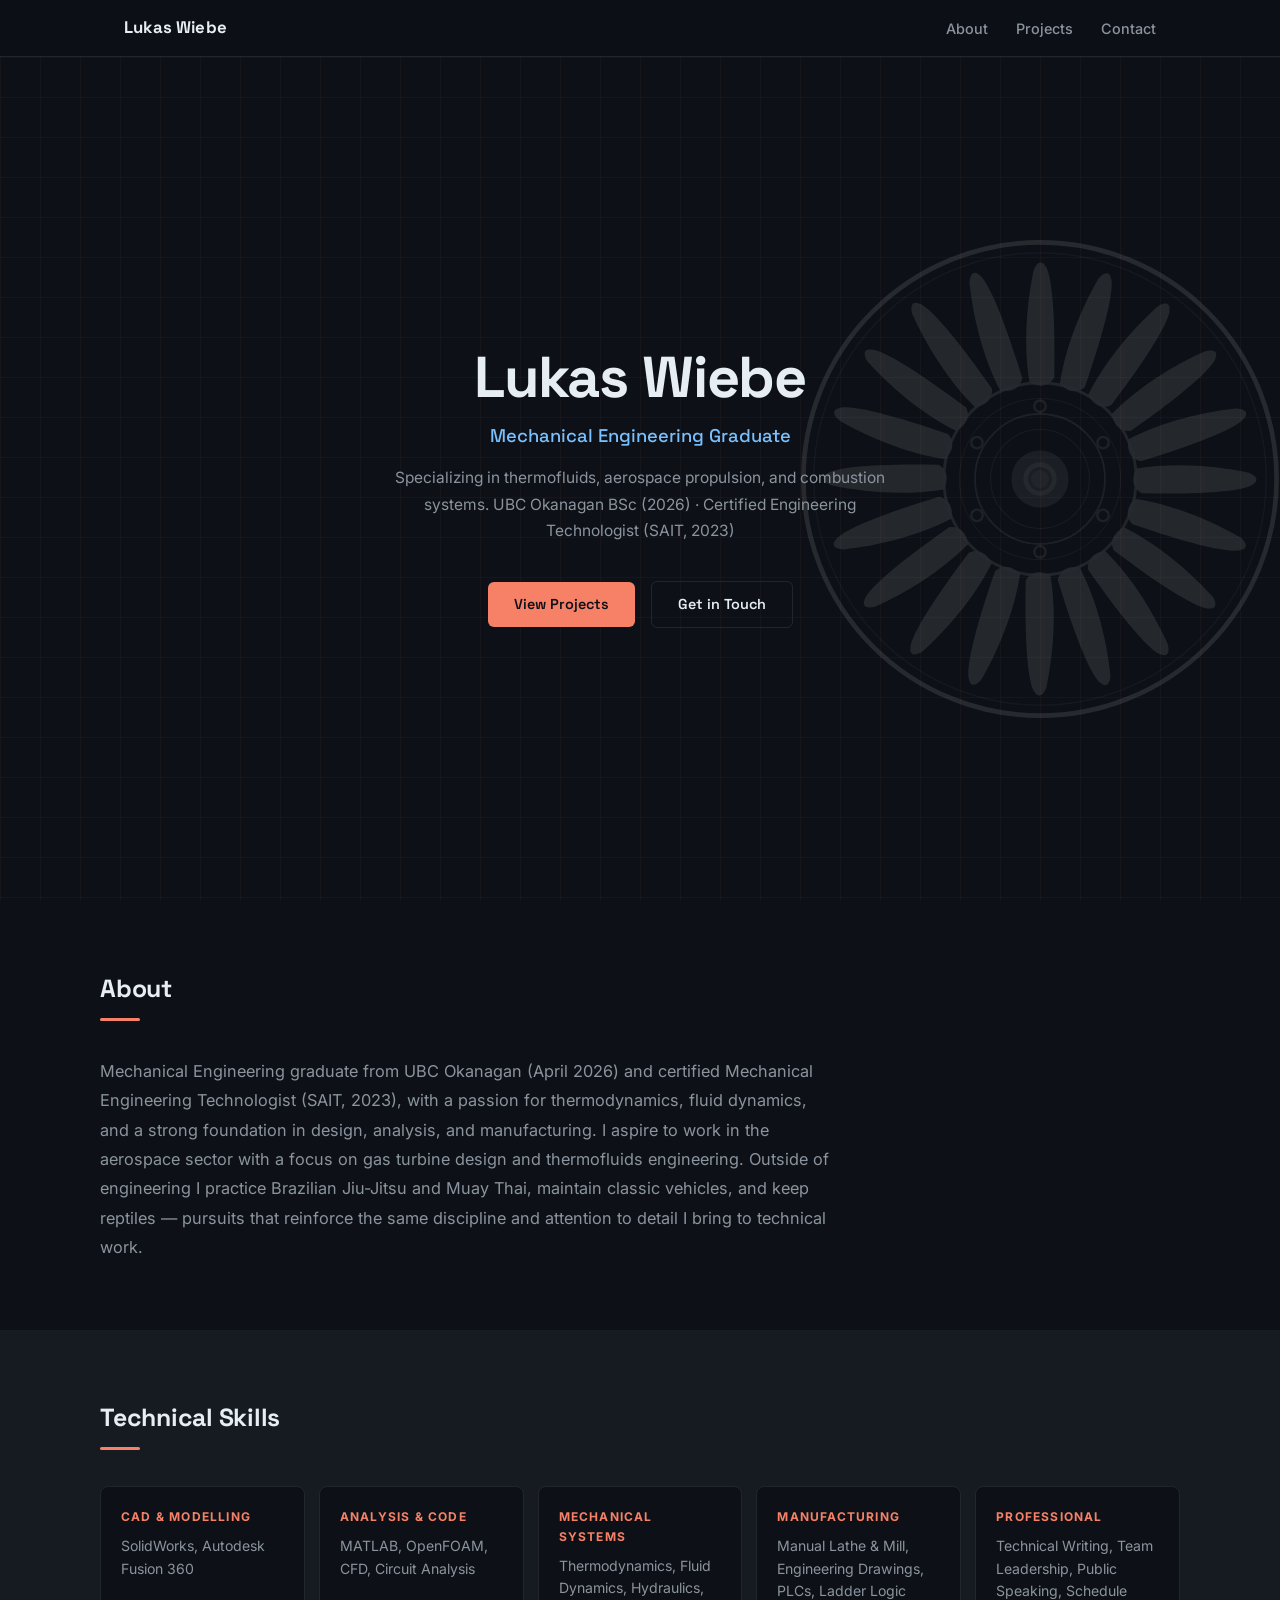
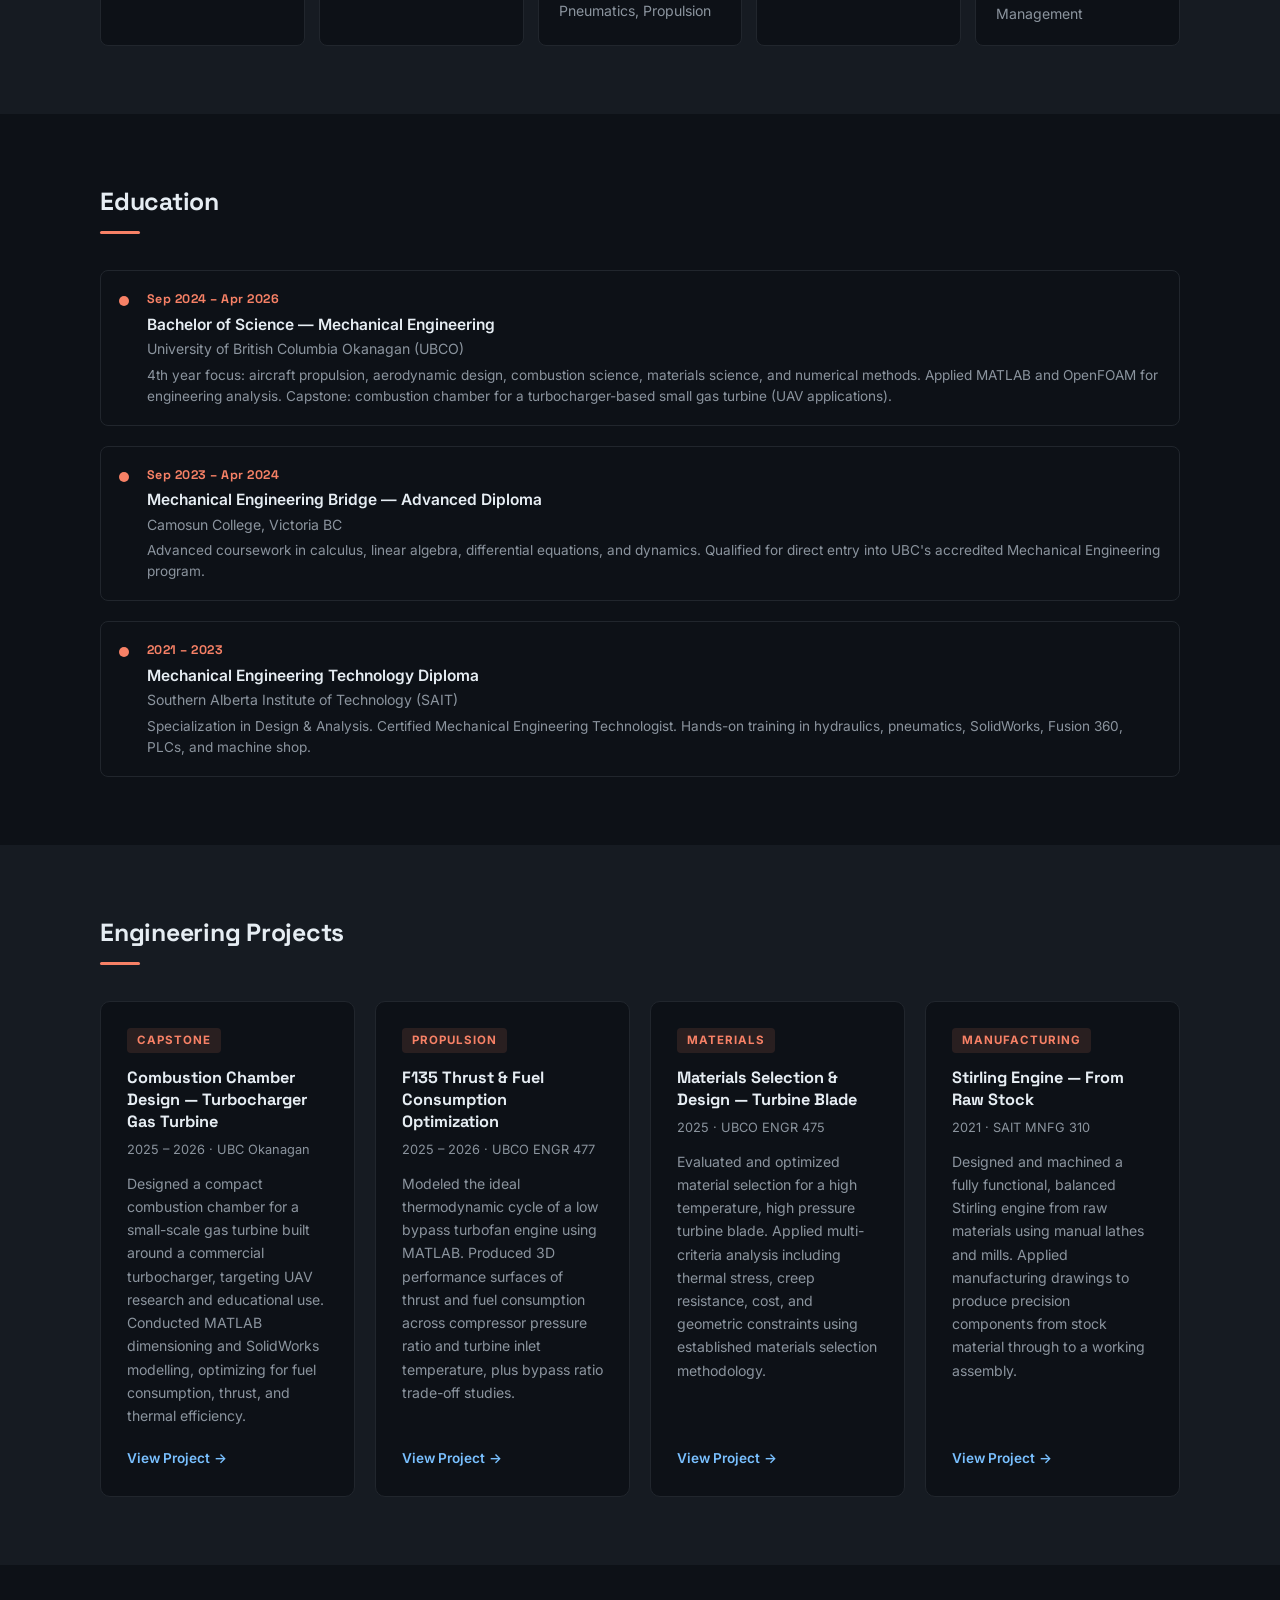
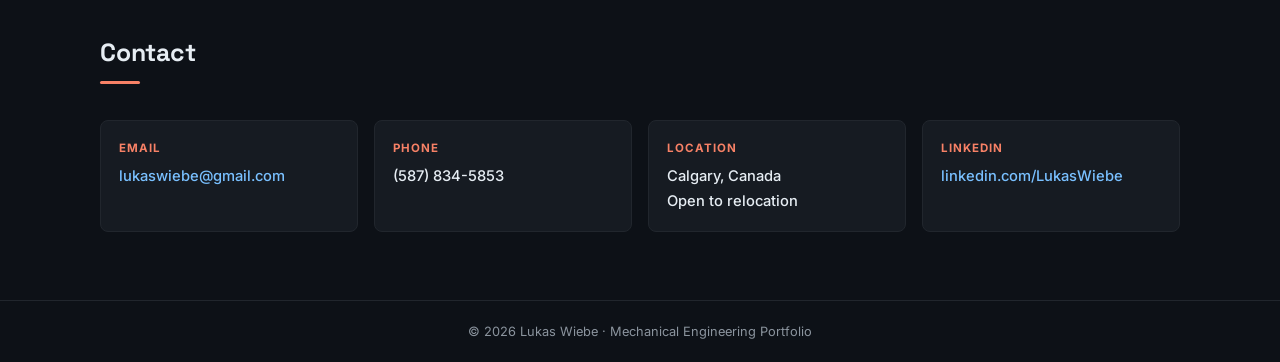
==== commit ac145f1f: "Add project media galleries and content edits Add photo, CFD, plot and video galleries to the combus" ====
--- a/index.html
+++ b/index.html
@@ -226,8 +226,8 @@
           <div class="project-year">2025 – 2026 · UBCO ENGR 477</div>
           <p>
             Modeled the ideal thermodynamic cycle of a low bypass turbofan engine using MATLAB.
-            Conducted analytical and iterative processes producing 3D optimization graphs for bypass
-            ratio and pressure ratio against specific fuel consumption and thrust.
+            Produced 3D performance surfaces of thrust and fuel consumption across compressor pressure
+            ratio and turbine inlet temperature, plus bypass ratio trade-off studies.
           </p>
           <a class="card-link" href="projects/f135-optimization.html">View Project</a>
         </div>
--- a/style.css
+++ b/style.css
@@ -566,6 +566,53 @@
   top: 0.22em;
 }
 
+.media-grid {
+  display: grid;
+  grid-template-columns: repeat(2, 1fr);
+  gap: 16px;
+  margin-bottom: 12px;
+}
+
+.media-item {
+  margin: 0;
+  background: var(--surface);
+  border: 1px solid var(--border);
+  border-radius: 10px;
+  overflow: hidden;
+}
+
+.media-item img,
+.media-item video {
+  display: block;
+  width: 100%;
+  aspect-ratio: 3 / 4;
+  object-fit: cover;
+  background: #000;
+}
+
+.media-item video {
+  object-fit: contain;
+}
+
+.media-item.media-wide {
+  grid-column: 1 / -1;
+}
+
+.media-item.media-wide img {
+  aspect-ratio: auto;
+}
+
+.media-item.media-wide video {
+  aspect-ratio: 16 / 9;
+}
+
+.media-item figcaption {
+  font-size: 0.82rem;
+  color: var(--muted);
+  line-height: 1.5;
+  padding: 10px 14px;
+}
+
 .detail-sidebar {
   position: sticky;
   top: 72px;
@@ -631,6 +678,10 @@
     position: static;
   }
 
+  .media-grid {
+    grid-template-columns: 1fr;
+  }
+
   .nav-links {
     gap: 16px;
   }
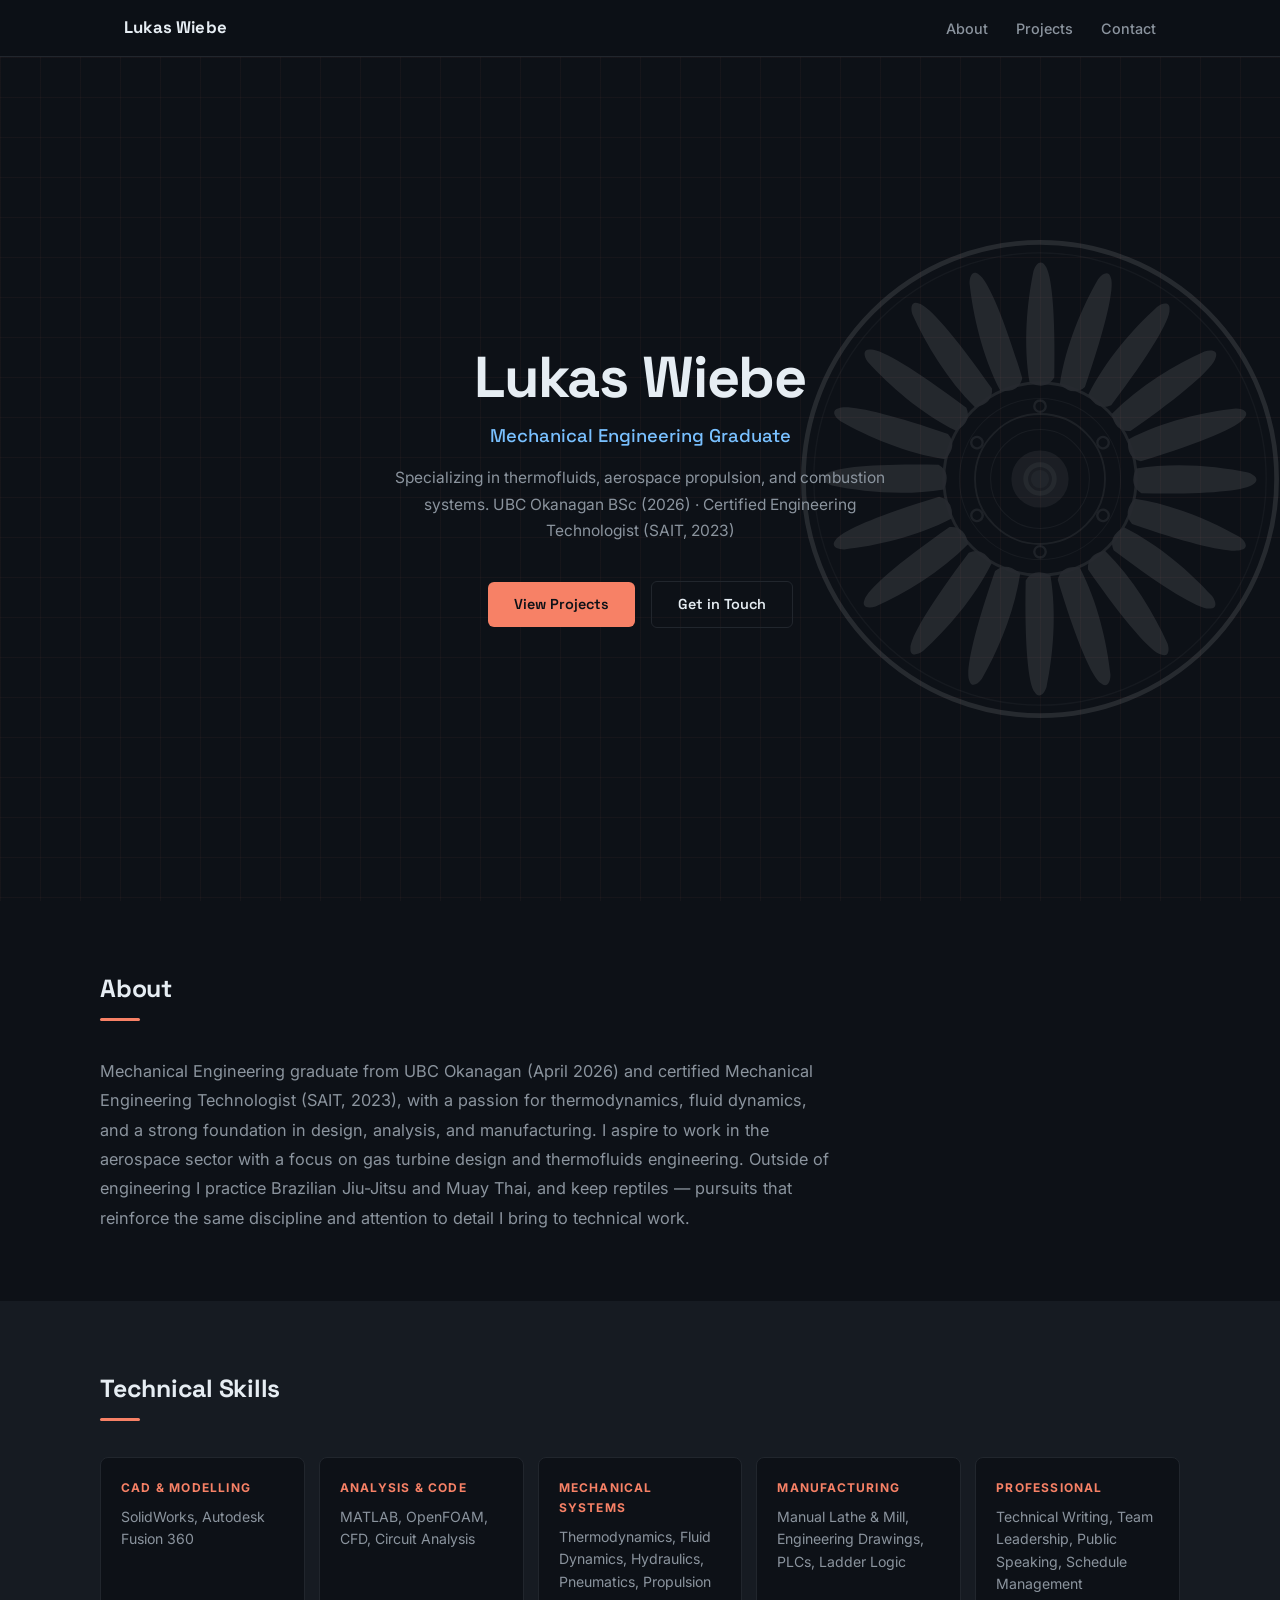
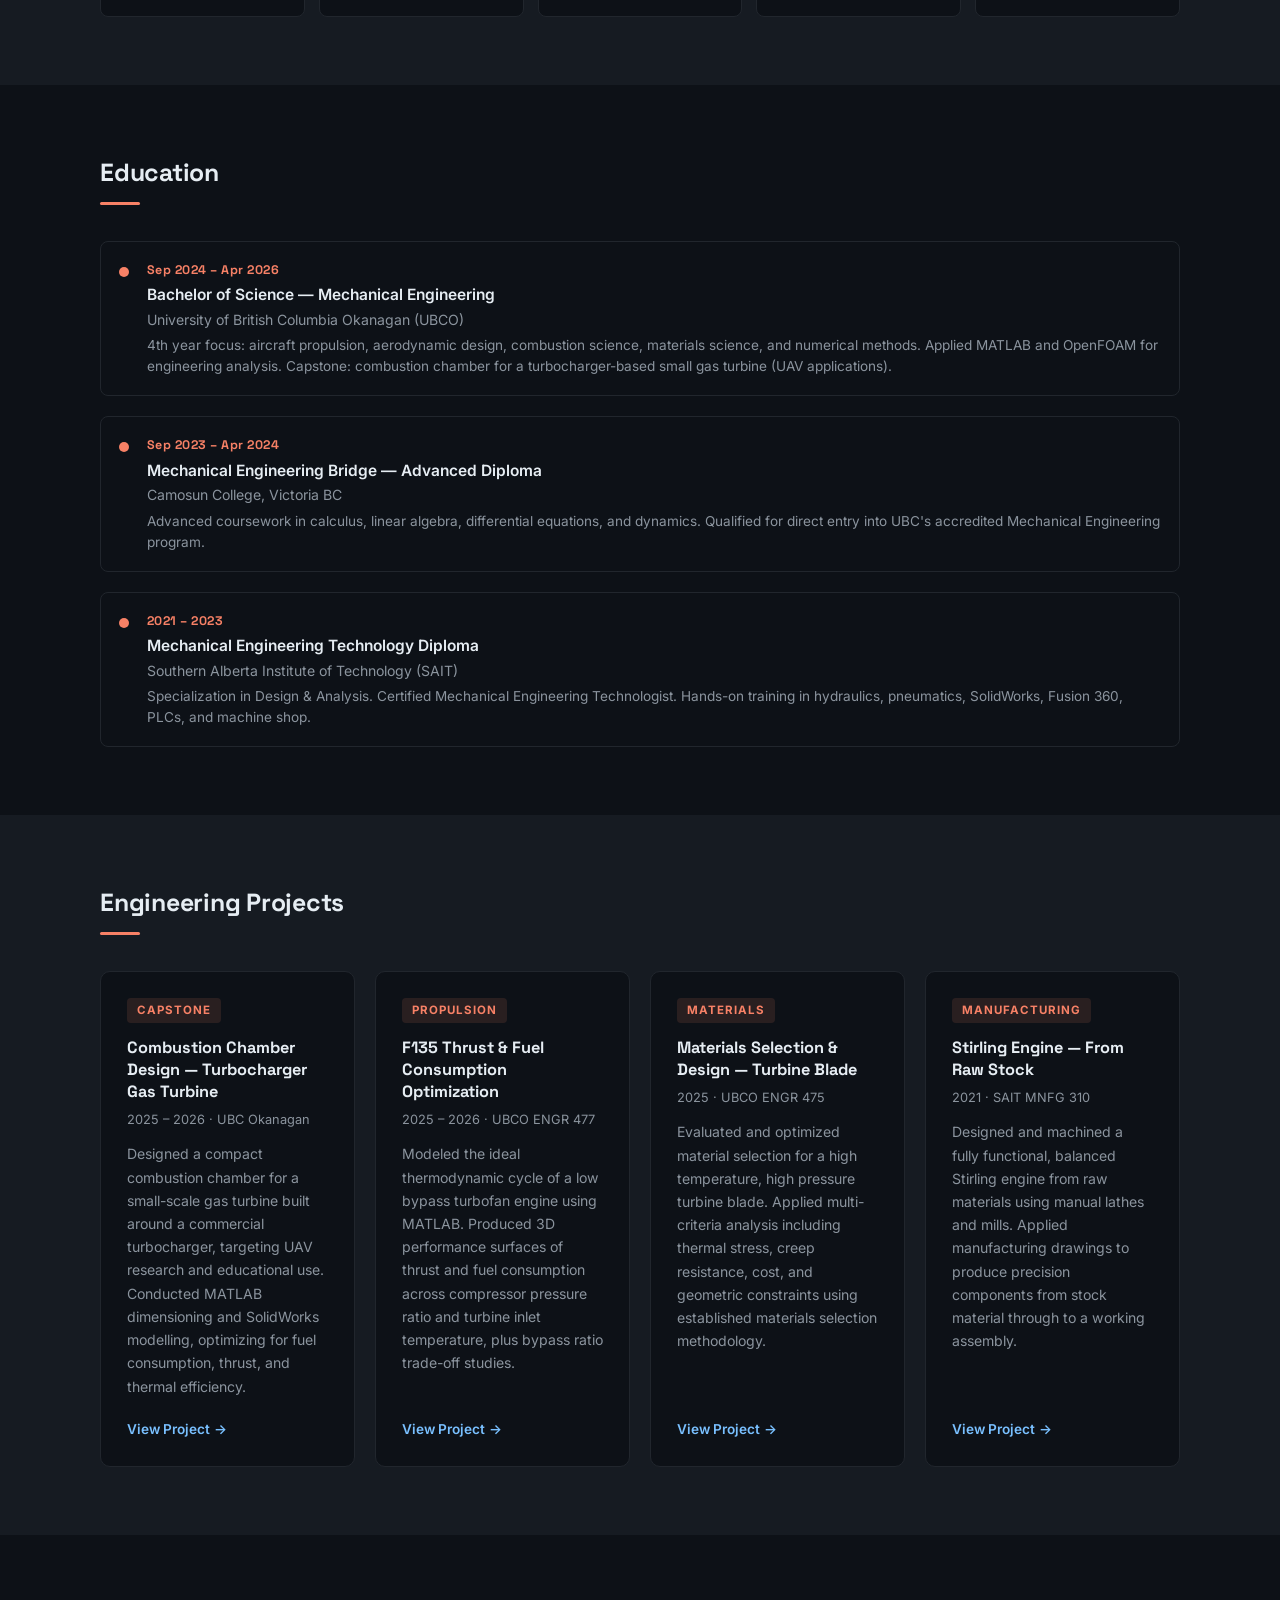
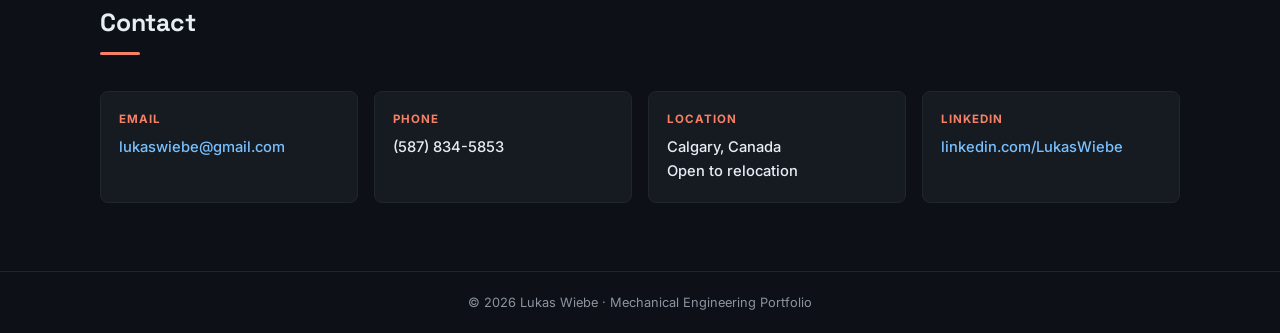
==== commit 5be3beec: "Remove classic vehicles from About section Co-Authored-By: Claude Opus 5.5 <noreply@anthropic.com>" ====
--- a/index.html
+++ b/index.html
@@ -118,7 +118,7 @@
         Technologist (SAIT, 2023), with a passion for thermodynamics, fluid dynamics, and a strong foundation
         in design, analysis, and manufacturing. I aspire to work in the aerospace sector with a focus on
         gas turbine design and thermofluids engineering. Outside of engineering I practice Brazilian Jiu-Jitsu
-        and Muay Thai, maintain classic vehicles, and keep reptiles — pursuits that reinforce the same
+        and Muay Thai, and keep reptiles — pursuits that reinforce the same
         discipline and attention to detail I bring to technical work.
       </p>
     </div>
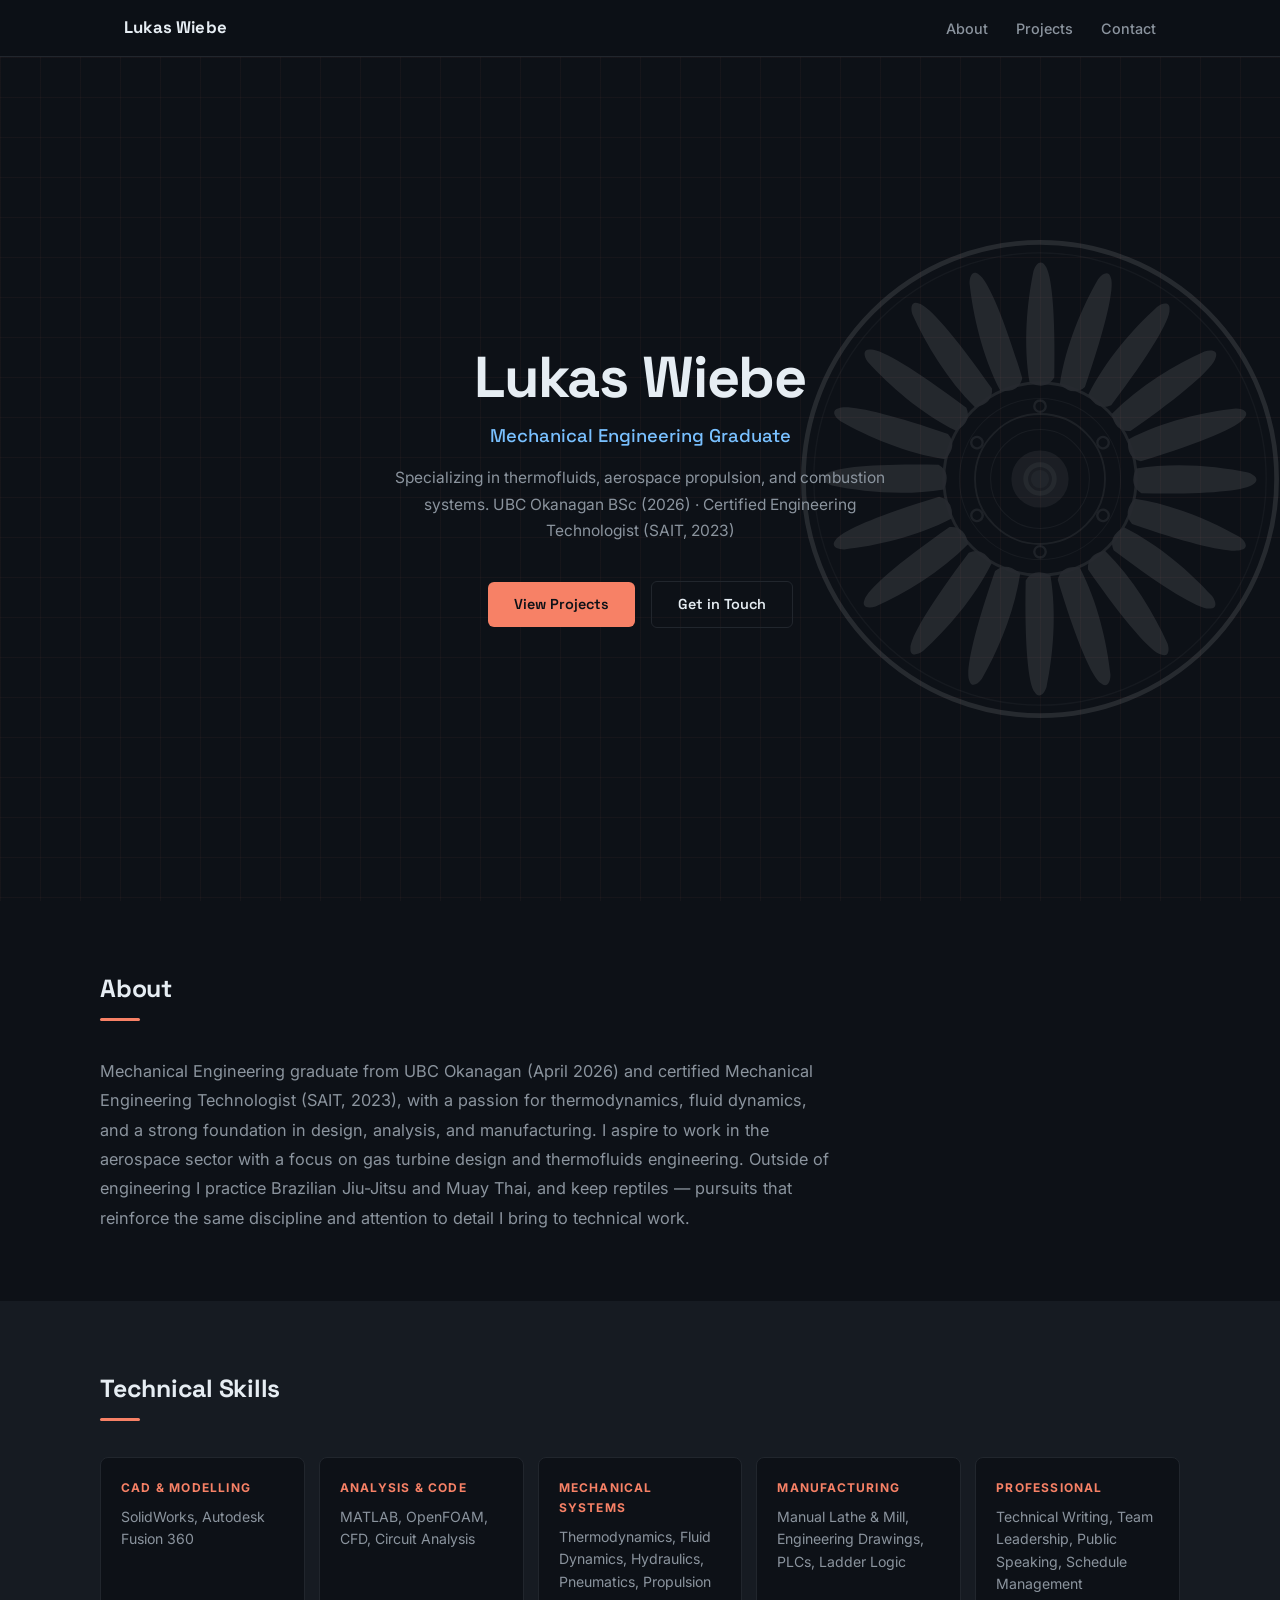
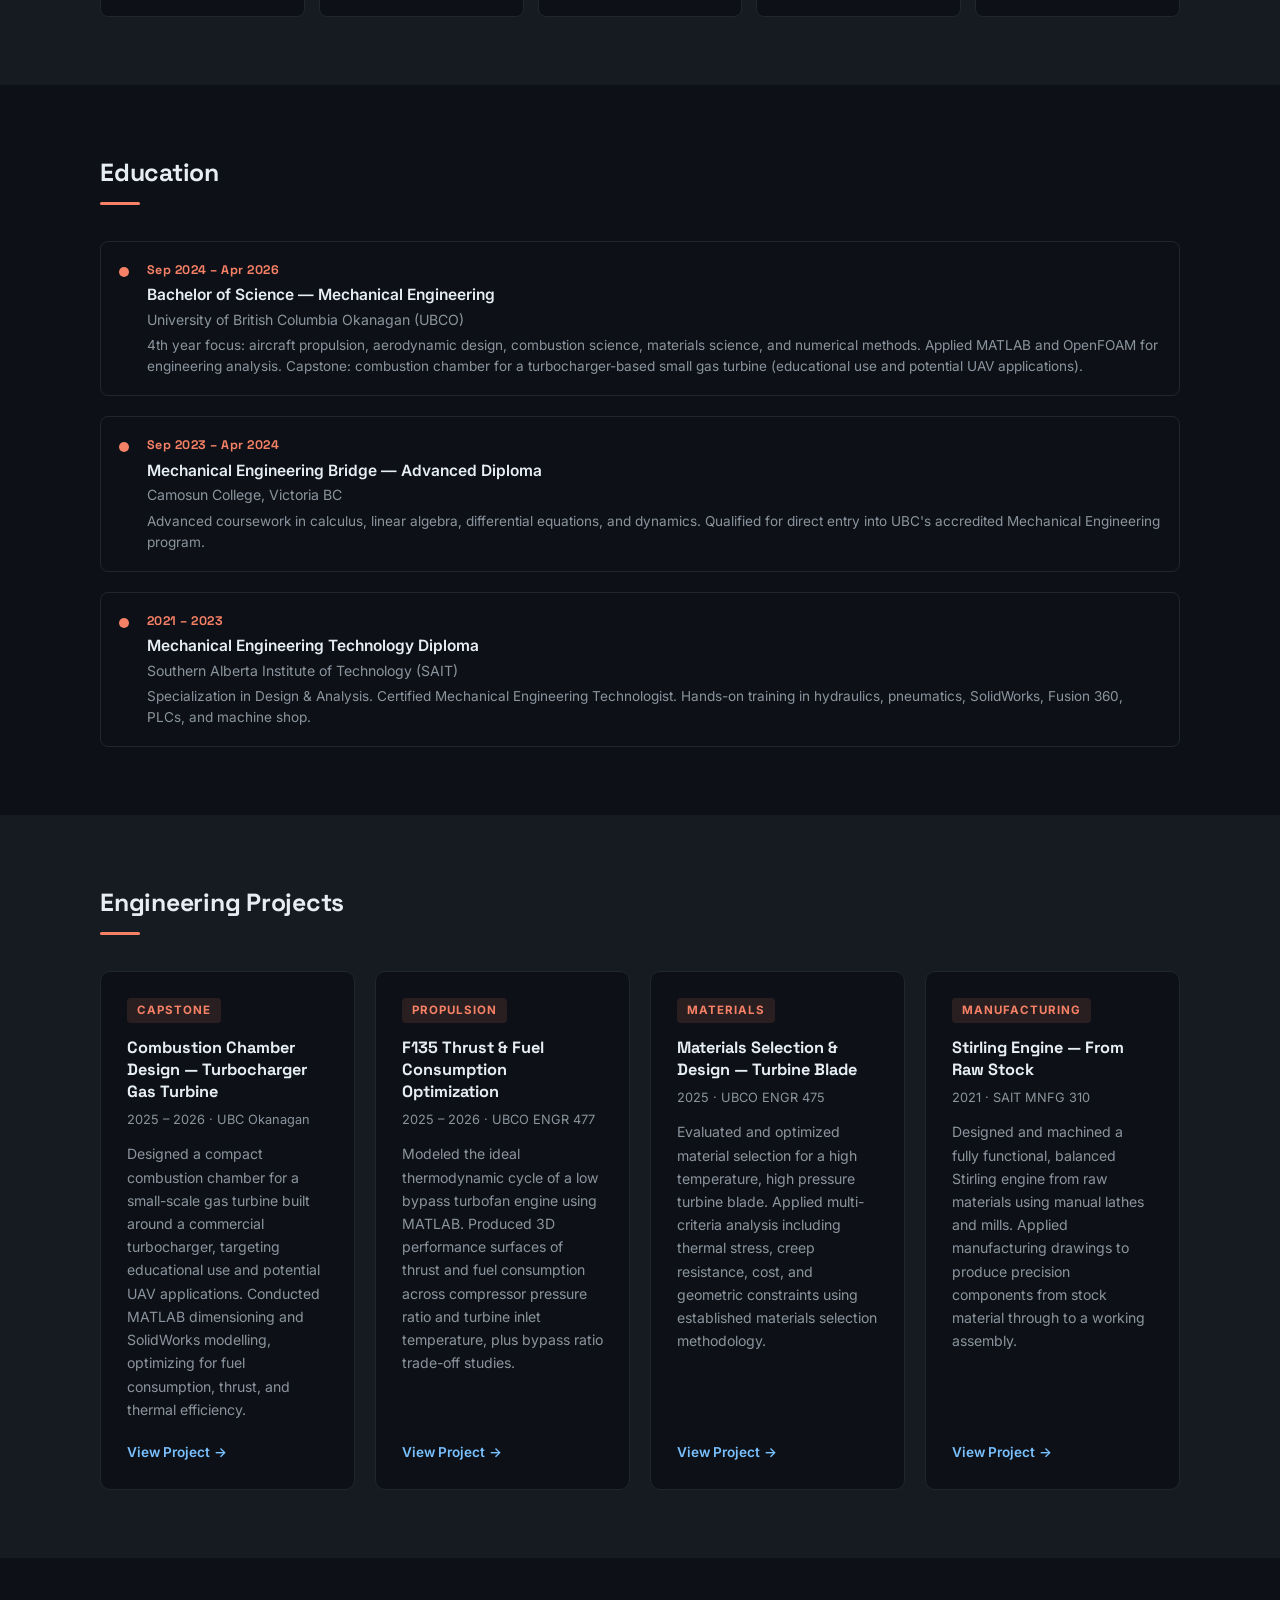
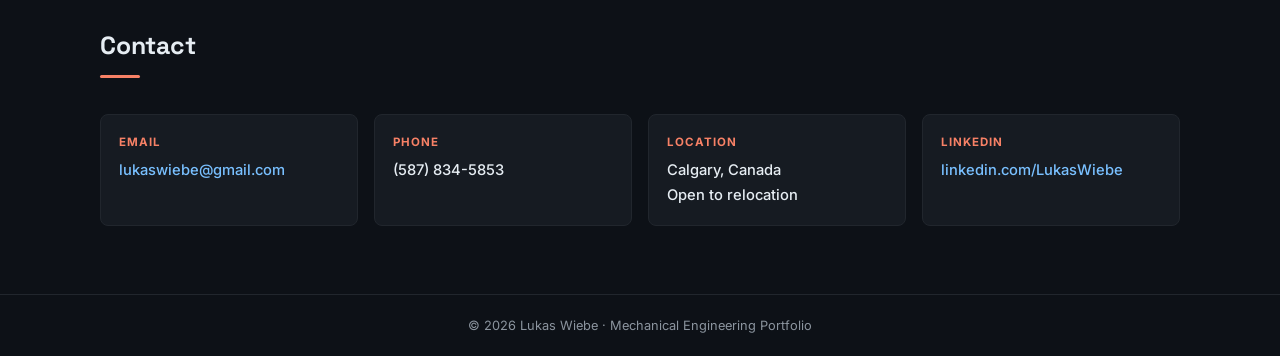
==== commit 8db7133d: "Reword UAV references as potential applications Remove the UAV Platform Established outcome badge an" ====
--- a/index.html
+++ b/index.html
@@ -169,7 +169,7 @@
             <div class="edu-notes">
               4th year focus: aircraft propulsion, aerodynamic design, combustion science, materials science,
               and numerical methods. Applied MATLAB and OpenFOAM for engineering analysis.
-              Capstone: combustion chamber for a turbocharger-based small gas turbine (UAV applications).
+              Capstone: combustion chamber for a turbocharger-based small gas turbine (educational use and potential UAV applications).
             </div>
           </div>
         </div>
@@ -214,7 +214,7 @@
           <div class="project-year">2025 – 2026 · UBC Okanagan</div>
           <p>
             Designed a compact combustion chamber for a small-scale gas turbine built around a commercial
-            turbocharger, targeting UAV research and educational use. Conducted MATLAB dimensioning and
+            turbocharger, targeting educational use and potential UAV applications. Conducted MATLAB dimensioning and
             SolidWorks modelling, optimizing for fuel consumption, thrust, and thermal efficiency.
           </p>
           <a class="card-link" href="projects/combustion-chamber.html">View Project</a>
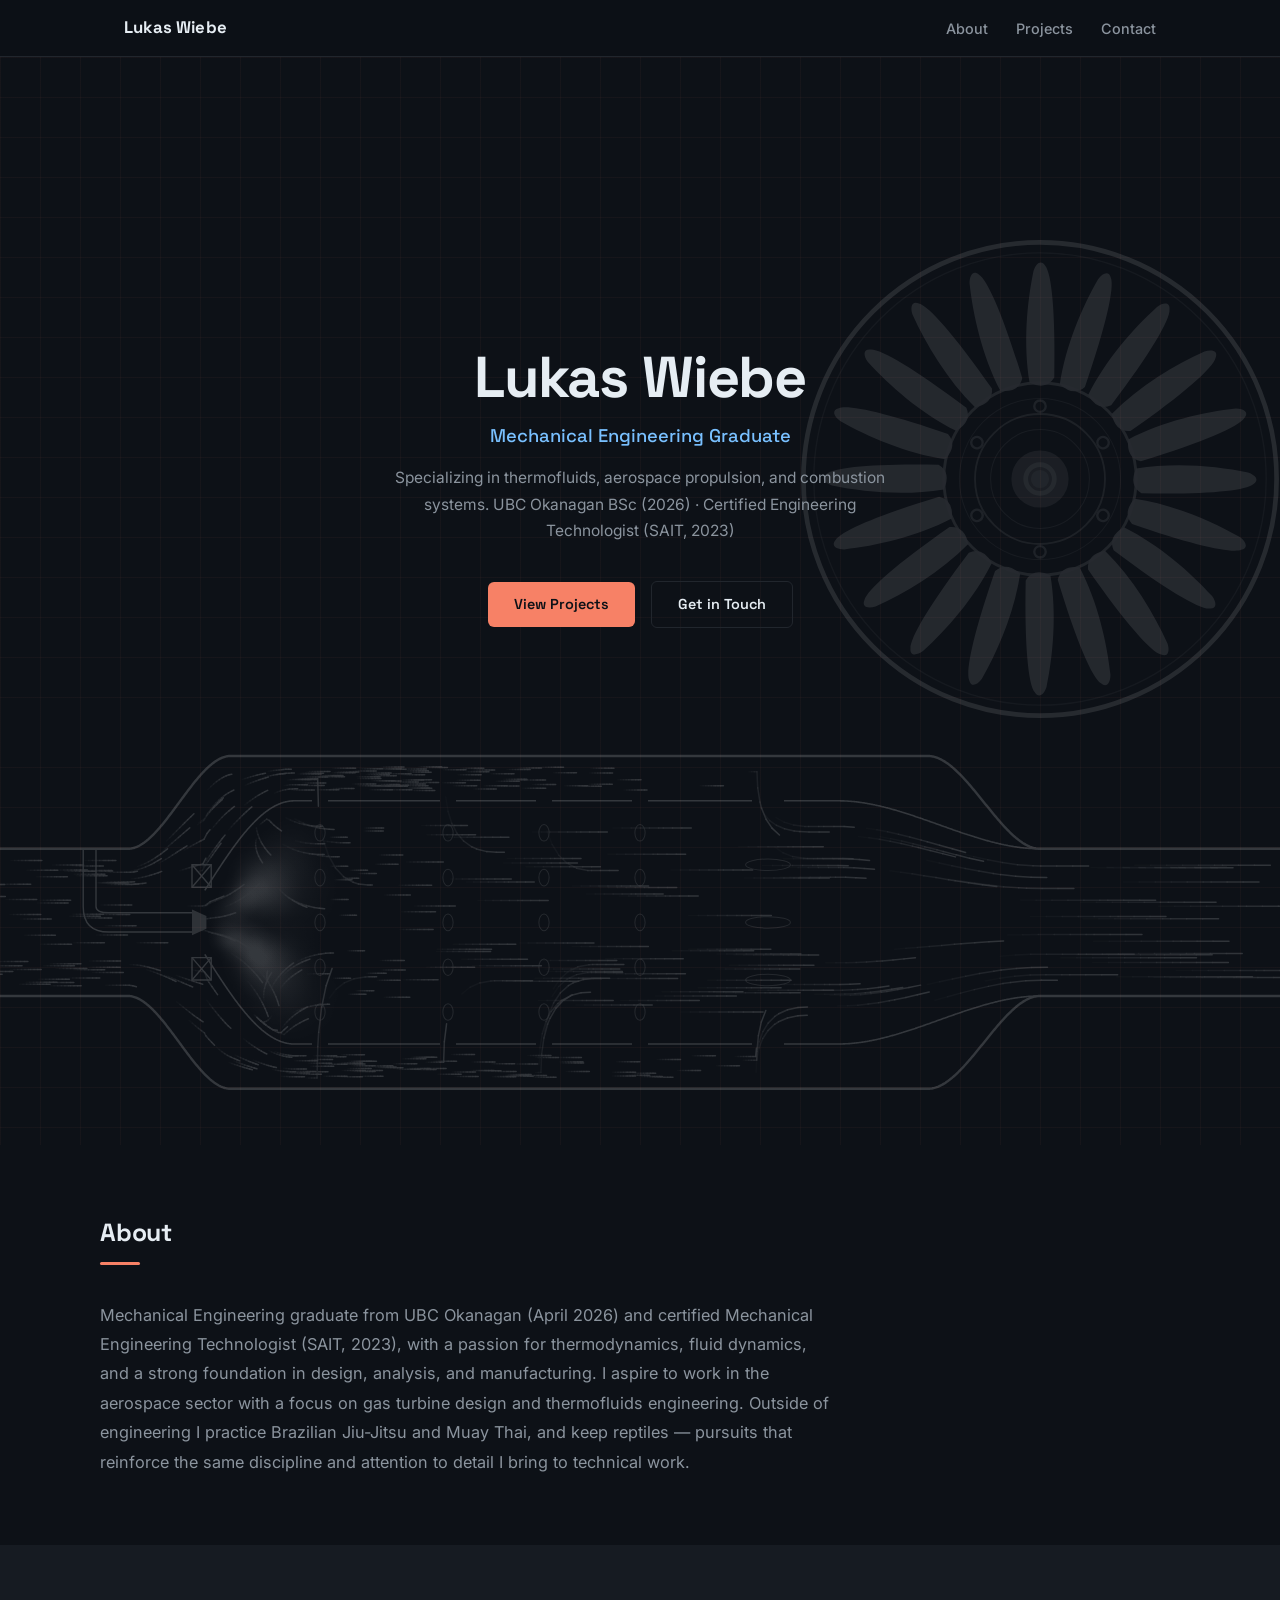
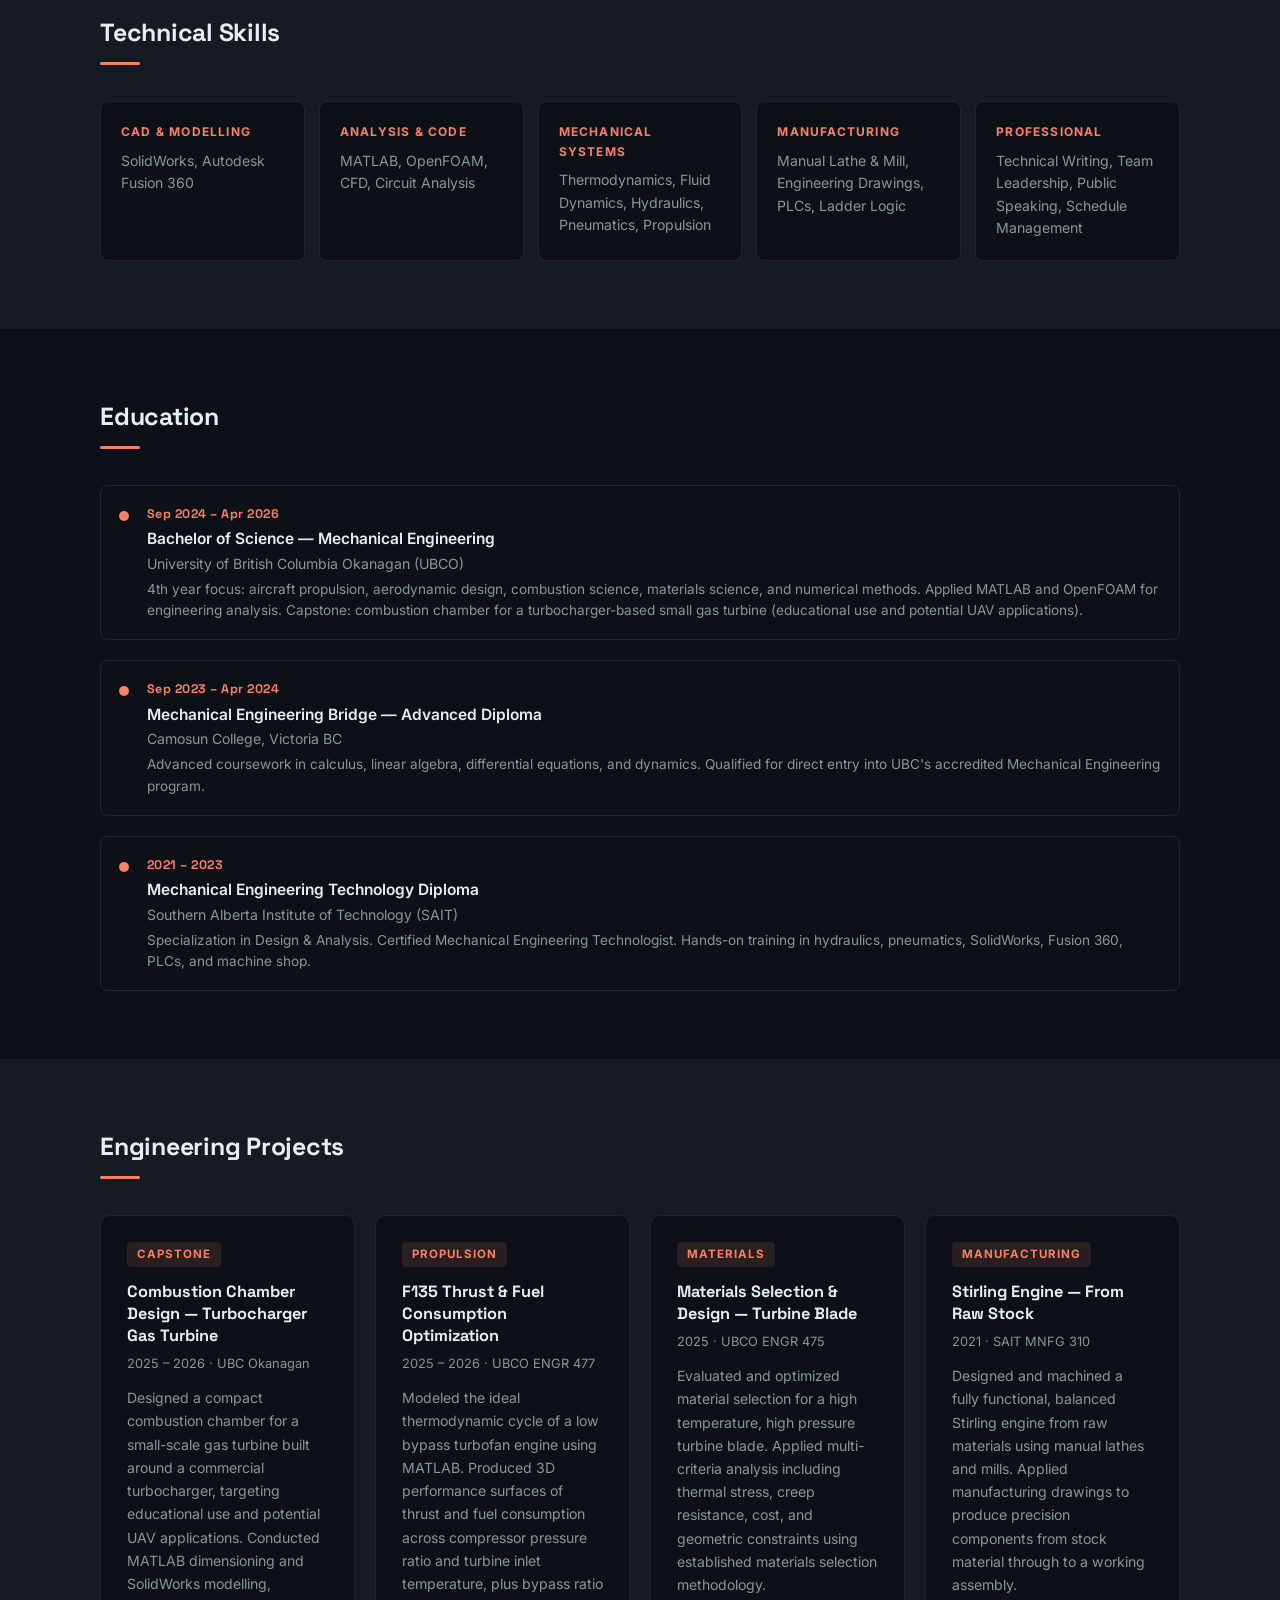
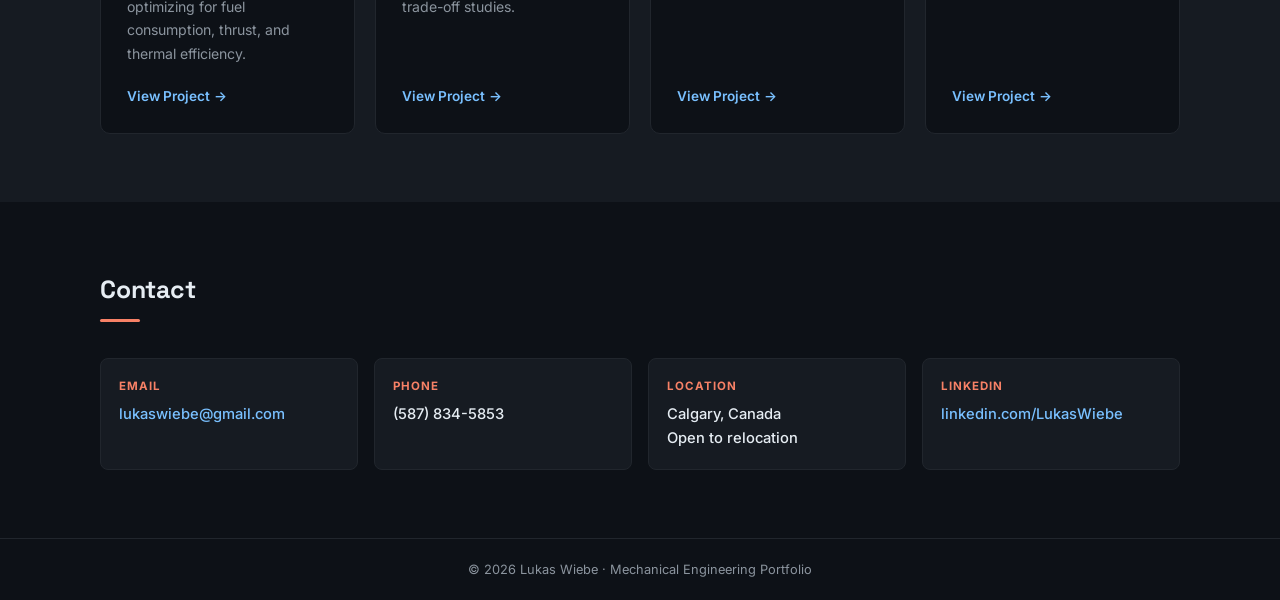
==== commit 06e5bd82: "Add animated combustion chamber cross-section below hero Full-width black-and-white combustor drawin" ====
--- a/index.html
+++ b/index.html
@@ -5,6 +5,53 @@
   <meta name="viewport" content="width=device-width, initial-scale=1.0">
   <title>Lukas Wiebe — Mechanical Engineering Portfolio</title>
   <link rel="stylesheet" href="style.css">
+  <!-- Combustor styles (kept inline alongside its markup and script) -->
+  <style>
+    /* ─── COMBUSTOR ─── */
+    /* Continues the hero's background and grid below it. Script pulls it up into the hero's
+       empty bottom space (stopping short of the turbine) and aligns the grid. */
+    .combustor-band {
+      position: relative;
+      z-index: 2;
+      background-color: var(--bg);
+      background-image:
+        linear-gradient(rgba(247,129,102,0.045) 1px, transparent 1px),
+        linear-gradient(90deg, rgba(247,129,102,0.045) 1px, transparent 1px);
+      background-size: 40px 40px;
+      padding: 24px 0 56px;
+      overflow: hidden;
+    }
+
+    .hero-combustor {
+      position: relative;
+      /* Full page width (margin percentages also resolve against the band's width) */
+      --cc-w: 100%;
+      /* Casing sits 40/400 of the width inside the box top and bottom; trim that empty space */
+      margin: calc(var(--cc-w) * -0.1) auto;
+      opacity: 0.16;
+      width: var(--cc-w);
+      aspect-ratio: 400 / 184;
+      pointer-events: none;
+      z-index: 0;
+    }
+
+    .hero-combustor svg,
+    .hero-combustor canvas {
+      position: absolute;
+      inset: 0;
+      width: 100%;
+      height: 100%;
+    }
+
+    /* Stroke widths are screen pixels, so lines stay crisp and thin at full page width */
+    .hero-combustor svg * {
+      vector-effect: non-scaling-stroke;
+    }
+
+    @media (max-width: 720px) {
+      .combustor-band { display: none; }
+    }
+  </style>
 </head>
 <body>
 
@@ -108,6 +155,34 @@
 
   </section>
 
+  <!-- Combustion chamber band: sits below the hero so the turbine layout is unchanged -->
+  <div class="combustor-band">
+    <!-- Combustion chamber cross-section (walls drawn by script, particles on canvas) -->
+    <div class="hero-combustor" aria-hidden="true">
+      <svg viewBox="0 0 400 184" xmlns="http://www.w3.org/2000/svg">
+        <!-- Casing and flame tube walls (paths generated from the same profile the particles follow) -->
+        <path id="cc-casing" fill="none" stroke="white" stroke-width="2.4"/>
+        <path id="cc-liner"  fill="none" stroke="white" stroke-width="1.6"/>
+        <!-- Face-on air holes on the flame tube surface -->
+        <g id="cc-holes" fill="none" stroke="white" stroke-width="1" opacity="0.6"></g>
+
+        <!-- Fuel injector: feed pipe from the casing wall, bending onto the axis -->
+        <path d="M 26,69 V 87 Q 26,95 34,95 H 60" fill="none" stroke="white" stroke-width="1.4"/>
+        <path d="M 30,69 V 87 Q 30,89 34,89 H 60" fill="none" stroke="white" stroke-width="1.4"/>
+        <path d="M 60,88 L 64.5,90 V 94 L 60,96 Z" fill="white" opacity="0.85"/>
+
+        <!-- Swirl vanes either side of the injector -->
+        <g fill="none" stroke="white" stroke-width="1.4">
+          <rect x="60" y="74" width="6" height="7"/>
+          <path d="M 60,74 L 66,81 M 66,74 L 60,81"/>
+          <rect x="60" y="103" width="6" height="7"/>
+          <path d="M 60,103 L 66,110 M 66,103 L 60,110"/>
+        </g>
+      </svg>
+      <canvas></canvas>
+    </div>
+  </div>
+
   <!-- ABOUT -->
   <section class="section" id="about">
     <div class="section-inner">
@@ -294,5 +369,283 @@
     <p>© 2026 Lukas Wiebe · Mechanical Engineering Portfolio</p>
   </footer>
 
+  <!-- Combustor flow animation -->
+  <script>
+  (function () {
+    const root = document.querySelector('.hero-combustor');
+    if (!root) return;
+
+    const CY = 92;          // centreline (viewBox units)
+    const U = 34;           // inlet velocity, viewBox units per second
+    const VB_W = 400, VB_H = 184;
+    const TAU = Math.PI * 2;
+    const HIST = 10;        // trail length in frames
+
+    const clamp = (t, a, b) => Math.min(b, Math.max(a, t));
+    const smooth = t => { t = clamp(t, 0, 1); return t * t * (3 - 2 * t); };
+    const ramp = (x, x0, x1, a, b) => a + (b - a) * smooth((x - x0) / (x1 - x0));
+    const rand = (a, b) => a + Math.random() * (b - a);
+
+    // Half-heights of the outer casing and the flame tube along the axis
+    function casing(x) {
+      if (x < 40) return 23;
+      if (x < 72) return ramp(x, 40, 72, 23, 52);
+      if (x < 290) return 52;
+      if (x < 325) return ramp(x, 290, 325, 52, 23);
+      return 23;
+    }
+    function liner(x) {
+      if (x < 64) return 10;
+      if (x < 92) return 10 + 28 * Math.sin((Math.PI / 2) * (x - 64) / 28);
+      if (x < 262) return 38;
+      if (x < 325) return ramp(x, 262, 325, 38, 23);
+      return 23;
+    }
+
+    // Primary, secondary and dilution holes: where annulus air jets into the flame tube
+    const HOLES = [
+      { x: 100, w: 5,  share: 0.15, depth: [0.10, 0.50] },
+      { x: 140, w: 5,  share: 0.15, depth: [0.20, 0.75] },
+      { x: 170, w: 5,  share: 0.15, depth: [0.20, 0.75] },
+      { x: 200, w: 5,  share: 0.15, depth: [0.20, 0.75] },
+      { x: 240, w: 10, share: 0.40, depth: [0.30, 0.85] }
+    ];
+
+    // Core gas is slow in the recirculation zone, then accelerates through the flame
+    // as it heats and expands, again with dilution air, and finally in the exit nozzle
+    function coreSpeed(x) {
+      if (x < 72) return ramp(x, 60, 72, 1, 0.55);
+      if (x < 110) return 0.55;
+      if (x < 165) return ramp(x, 110, 165, 0.55, 2.4);
+      if (x < 262) return ramp(x, 165, 262, 2.4, 2.8);
+      return ramp(x, 262, 330, 2.8, 4.4);
+    }
+    const annulusSpeed = x => ramp(x, 40, 75, 1, 0.75);
+
+    // ── Static geometry ──
+    function wallPath(fn, x0, x1, gaps) {
+      let d = '';
+      for (const side of [-1, 1]) {
+        let pen = false;
+        for (let x = x0; x <= x1; x += 0.25) {
+          const inGap = gaps.some(g => Math.abs(x - g.x) < g.w / 2);
+          if (inGap) { pen = false; continue; }
+          d += (pen ? 'L' : 'M') + x.toFixed(2) + ',' + (CY + side * fn(x)).toFixed(2) + ' ';
+          pen = true;
+        }
+      }
+      return d;
+    }
+    root.querySelector('#cc-casing').setAttribute('d', wallPath(casing, 0, 400, []));
+    root.querySelector('#cc-liner').setAttribute('d', wallPath(liner, 64, 325, HOLES));
+
+    const holeGroup = root.querySelector('#cc-holes');
+    const NS = 'http://www.w3.org/2000/svg';
+    for (const h of HOLES) {
+      const slot = h.w > 5;
+      const rows = slot ? [-18, 0, 18] : [-28, -14, 0, 14, 28];
+      for (const dy of rows) {
+        const e = document.createElementNS(NS, 'ellipse');
+        e.setAttribute('cx', h.x);
+        e.setAttribute('cy', CY + dy);
+        e.setAttribute('rx', slot ? 7 : 1.6);
+        e.setAttribute('ry', slot ? 1.8 : 2.6);
+        holeGroup.appendChild(e);
+      }
+    }
+
+    // ── Fluid particles ──
+    function pickHole() {
+      let r = Math.random();
+      for (const h of HOLES) { if ((r -= h.share) <= 0) return h; }
+      return HOLES[HOLES.length - 1];
+    }
+
+    function spawn(p, x) {
+      p.x = x;
+      p.side = Math.random() < 0.5 ? -1 : 1;
+      p.hist = [];
+      if (Math.random() < 0.3) {
+        // Core air: through the swirler, round the recirculation vortex, out through the flame
+        p.type = 'core';
+        p.s = rand(0.05, 0.9);
+        p.R = rand(7, 11);
+        p.span = rand(32, 42);
+        p.th = 0;
+        p.loop = true;
+      } else {
+        // Annulus air: around the flame tube, then in through one of the holes
+        p.type = 'ann';
+        p.s = rand(0.15, 0.85);
+        p.hole = pickHole();
+        p.jet = -1;
+      }
+      return p;
+    }
+
+    function step(p, dt) {
+      if (p.type === 'core') {
+        p.x += coreSpeed(p.x) * U * dt;
+        let r = p.x < 64 ? p.s * 9 : p.s * 0.9 * liner(p.x);
+        let x = p.x;
+        if (p.loop && p.x > 66) {
+          p.th = TAU * clamp((p.x - 66) / p.span, 0, 1);
+          if (p.th >= TAU) p.loop = false;
+          x += p.R * Math.sin(p.th);
+          r += p.R * (1 - Math.cos(p.th));
+          r = Math.min(r, liner(x) - 2.5);
+        }
+        p.dx = x; p.dy = CY + p.side * r;
+      } else if (p.jet < 0) {
+        p.x += annulusSpeed(p.x) * U * dt;
+        const inner = p.x < 64 ? 10 : liner(p.x) + 1.5;
+        const r = inner + p.s * (casing(p.x) - 1.5 - inner);
+        if (p.x >= p.hole.x - p.hole.w / 2 + 1) {
+          p.jet = 0; p.x0 = p.x; p.r0 = r;
+          p.rt = rand(p.hole.depth[0], p.hole.depth[1]) * liner(p.hole.x);
+        }
+        p.dx = p.x; p.dy = CY + p.side * r;
+      } else {
+        // Jet: plunges radially through the hole, bending downstream
+        p.jet = Math.min(1, p.jet + dt * U * 1.7 / 16);
+        const t = p.jet;
+        p.x = p.x0 + 16 * t * t;
+        const r = p.r0 + (p.rt - p.r0) * (1 - (1 - t) * (1 - t));
+        if (t >= 1) {
+          p.type = 'core';
+          p.loop = false;
+          p.s = r / (0.9 * liner(p.x));
+        }
+        p.dx = p.x; p.dy = CY + p.side * r;
+      }
+      if (p.dx > VB_W + 10) spawn(p, rand(-30, 0));
+    }
+
+    const particles = [];
+    for (let i = 0; i < 450; i++) particles.push(spawn({}, rand(-420, 0)));
+    for (let t = 0; t < 14; t += 1 / 30) particles.forEach(p => step(p, 1 / 30));
+    particles.forEach(p => { p.hist = []; });
+
+    // ── Flame: soft white puffs leaving the injector and stretching downstream ──
+    const flame = [];
+    let flameAcc = 0;
+    function stepFlame(dt) {
+      flameAcc += dt * 90;
+      while (flameAcc > 1) {
+        flameAcc -= 1;
+        flame.push({
+          x: rand(64, 67), r: rand(0, 3), side: Math.random() < 0.5 ? -1 : 1,
+          vr: rand(4, 20), life: 0, max: rand(0.9, 1.6), size: rand(2.5, 4.5)
+        });
+      }
+      for (let i = flame.length - 1; i >= 0; i--) {
+        const f = flame[i];
+        f.life += dt;
+        if (f.life > f.max) { flame.splice(i, 1); continue; }
+        f.x += coreSpeed(f.x) * U * dt * 1.1;
+        f.r = Math.min(f.r + f.vr * dt, liner(f.x) - 6);
+      }
+    }
+
+    // ── Rendering ──
+    const canvas = root.querySelector('canvas');
+    const ctx = canvas.getContext('2d');
+    let k = 1;
+    function resize() {
+      const dpr = window.devicePixelRatio || 1;
+      const w = root.clientWidth;
+      canvas.width = Math.round(w * dpr);
+      canvas.height = Math.round(w * dpr * VB_H / VB_W);
+      k = canvas.width / VB_W;
+    }
+    new ResizeObserver(resize).observe(root);
+    resize();
+
+    // Pull the band up into the hero's empty bottom space, leaving 16px under the turbine's
+    // outer ring and the buttons, then line its grid up with the hero grid it overlaps
+    const hero = document.querySelector('.hero');
+    const heroContent = hero.querySelector('.hero-content');
+    const turbine = hero.querySelector('.hero-turbine');
+    const band = root.parentElement;
+    function placeBand() {
+      const h = hero.getBoundingClientRect();
+      let lowest = heroContent.getBoundingClientRect().bottom;
+      const t = turbine && turbine.getBoundingClientRect();
+      if (t && t.width > 0) lowest = Math.max(lowest, t.top + t.height * (100 + 91) / 200);
+      const pull = Math.max(0, Math.floor(h.bottom - lowest - 16));
+      band.style.marginTop = -pull + 'px';
+      band.style.backgroundPosition = '0 ' + ((h.height - pull) % 40) + 'px';
+    }
+    new ResizeObserver(placeBand).observe(hero);
+    if (document.fonts) document.fonts.ready.then(placeBand);
+
+    function draw() {
+      ctx.setTransform(1, 0, 0, 1, 0, 0);
+      ctx.clearRect(0, 0, canvas.width, canvas.height);
+      ctx.setTransform(k, 0, 0, k, 0, 0);
+
+      ctx.globalCompositeOperation = 'lighter';
+      for (const f of flame) {
+        const a = 0.085 * Math.sin(Math.PI * f.life / f.max);
+        const rad = f.size * (1 + f.life * 2.5);
+        const y = CY + f.side * f.r;
+        const g = ctx.createRadialGradient(f.x, y, 0, f.x, y, rad);
+        g.addColorStop(0, 'rgba(255,255,255,' + a.toFixed(3) + ')');
+        g.addColorStop(1, 'rgba(255,255,255,0)');
+        ctx.fillStyle = g;
+        ctx.beginPath();
+        ctx.arc(f.x, y, rad, 0, TAU);
+        ctx.fill();
+      }
+      ctx.globalCompositeOperation = 'source-over';
+
+      // Streaks: each trail spans the last few frames, so faster gas draws longer lines.
+      // Segments are batched by age (newest brightest) so one stroke covers every particle.
+      ctx.lineCap = 'round';
+      ctx.lineWidth = 1.5 * (window.devicePixelRatio || 1) / k;   // 1.5 CSS px at any size
+      for (let age = 1; age < HIST; age++) {
+        ctx.strokeStyle = 'rgba(255,255,255,' + (0.9 * (1 - (age - 1) / (HIST - 1))).toFixed(3) + ')';
+        ctx.beginPath();
+        for (const p of particles) {
+          const h = p.hist, n = h.length;
+          if (p.dx < 0 || n <= age) continue;
+          ctx.moveTo(h[n - 1 - age][0], h[n - 1 - age][1]);
+          ctx.lineTo(h[n - age][0], h[n - age][1]);
+        }
+        ctx.stroke();
+      }
+    }
+
+    function tick(dt) {
+      for (const p of particles) {
+        const before = p.dx;
+        step(p, dt);
+        if (p.dx < before - 50) p.hist = [];   // respawned at the inlet
+        p.hist.push([p.dx, p.dy]);
+        if (p.hist.length > HIST) p.hist.shift();
+      }
+      stepFlame(dt);
+      draw();
+    }
+
+    // Warm up the flame and trails so the first painted frame is already flowing
+    for (let i = 0; i < 45; i++) tick(1 / 60);
+
+    if (window.matchMedia('(prefers-reduced-motion: reduce)').matches) return;
+
+    let visible = true, last = null;
+    new IntersectionObserver(([e]) => { visible = e.isIntersecting; last = null; }).observe(root);
+    function frame(now) {
+      if (visible) {
+        const dt = last === null ? 1 / 60 : Math.min((now - last) / 1000, 1 / 30);
+        last = now;
+        tick(dt);
+      }
+      requestAnimationFrame(frame);
+    }
+    requestAnimationFrame(frame);
+  })();
+  </script>
+
 </body>
 </html>
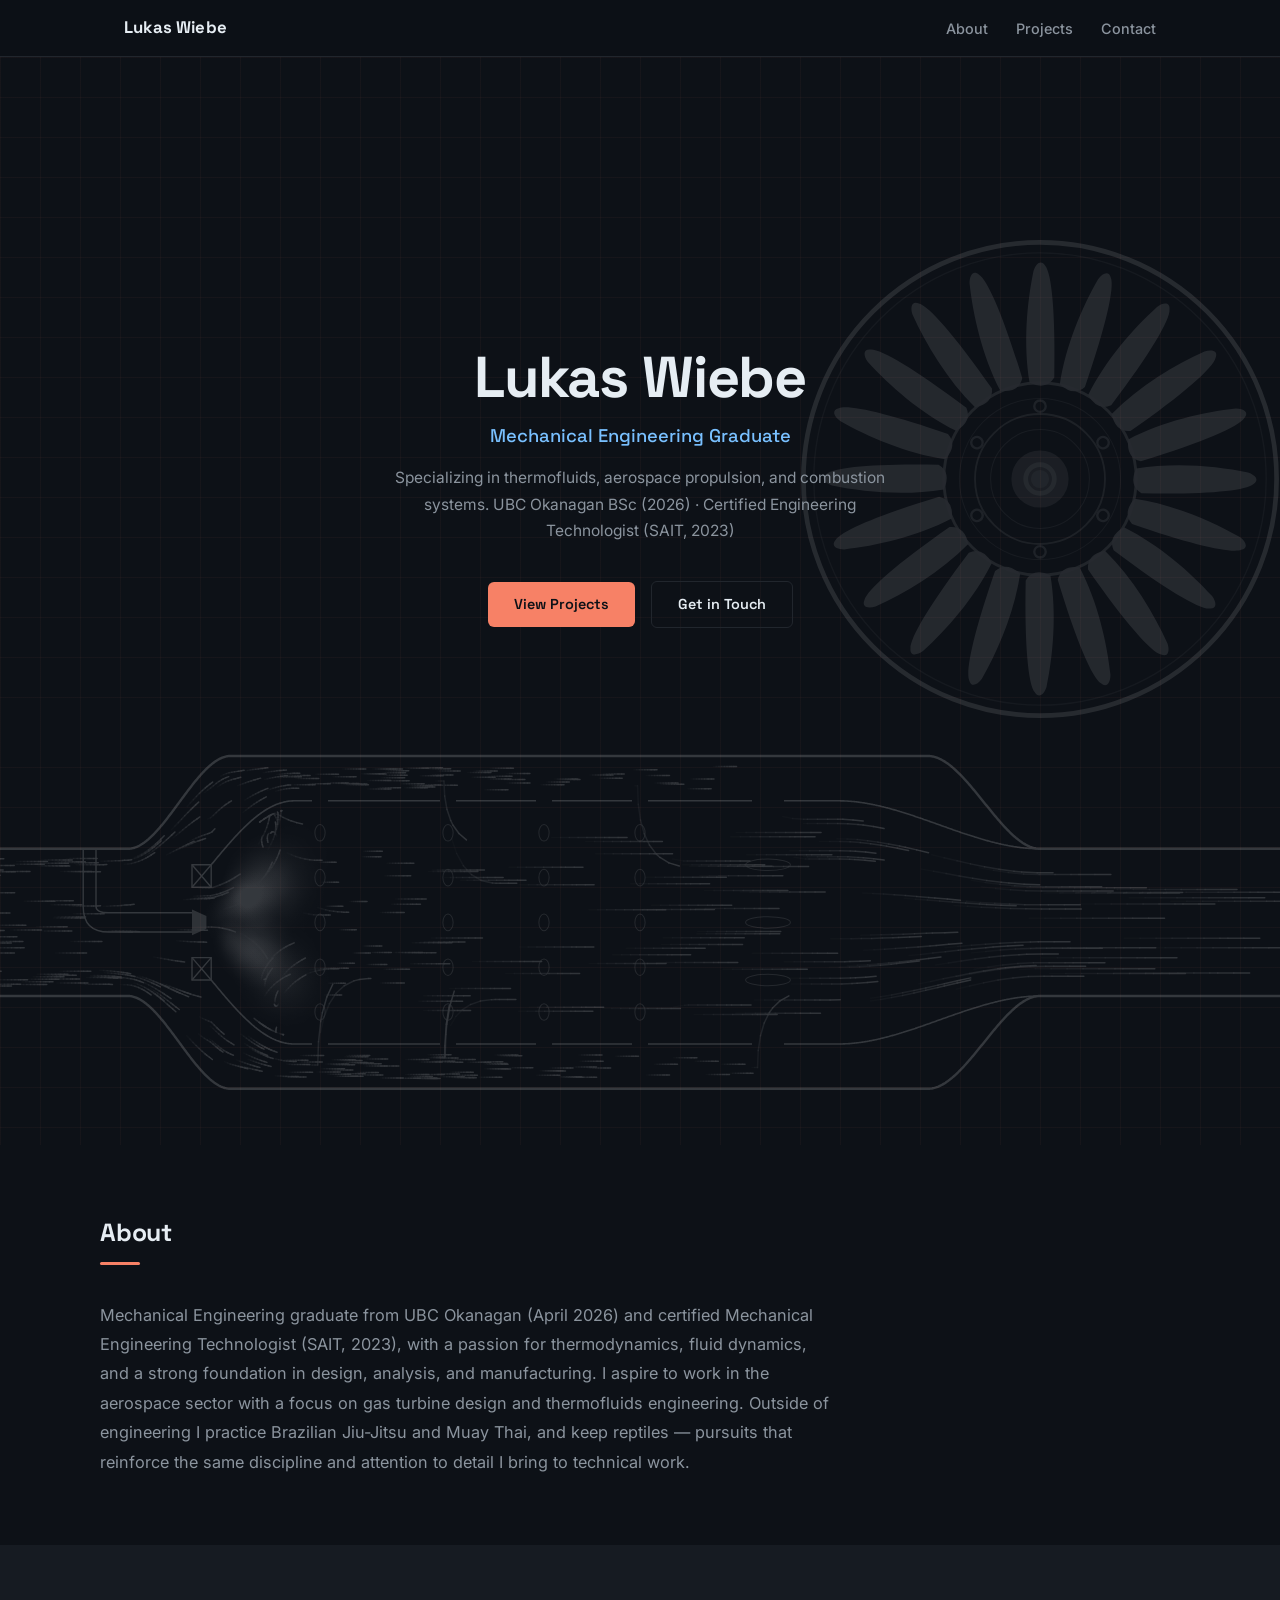
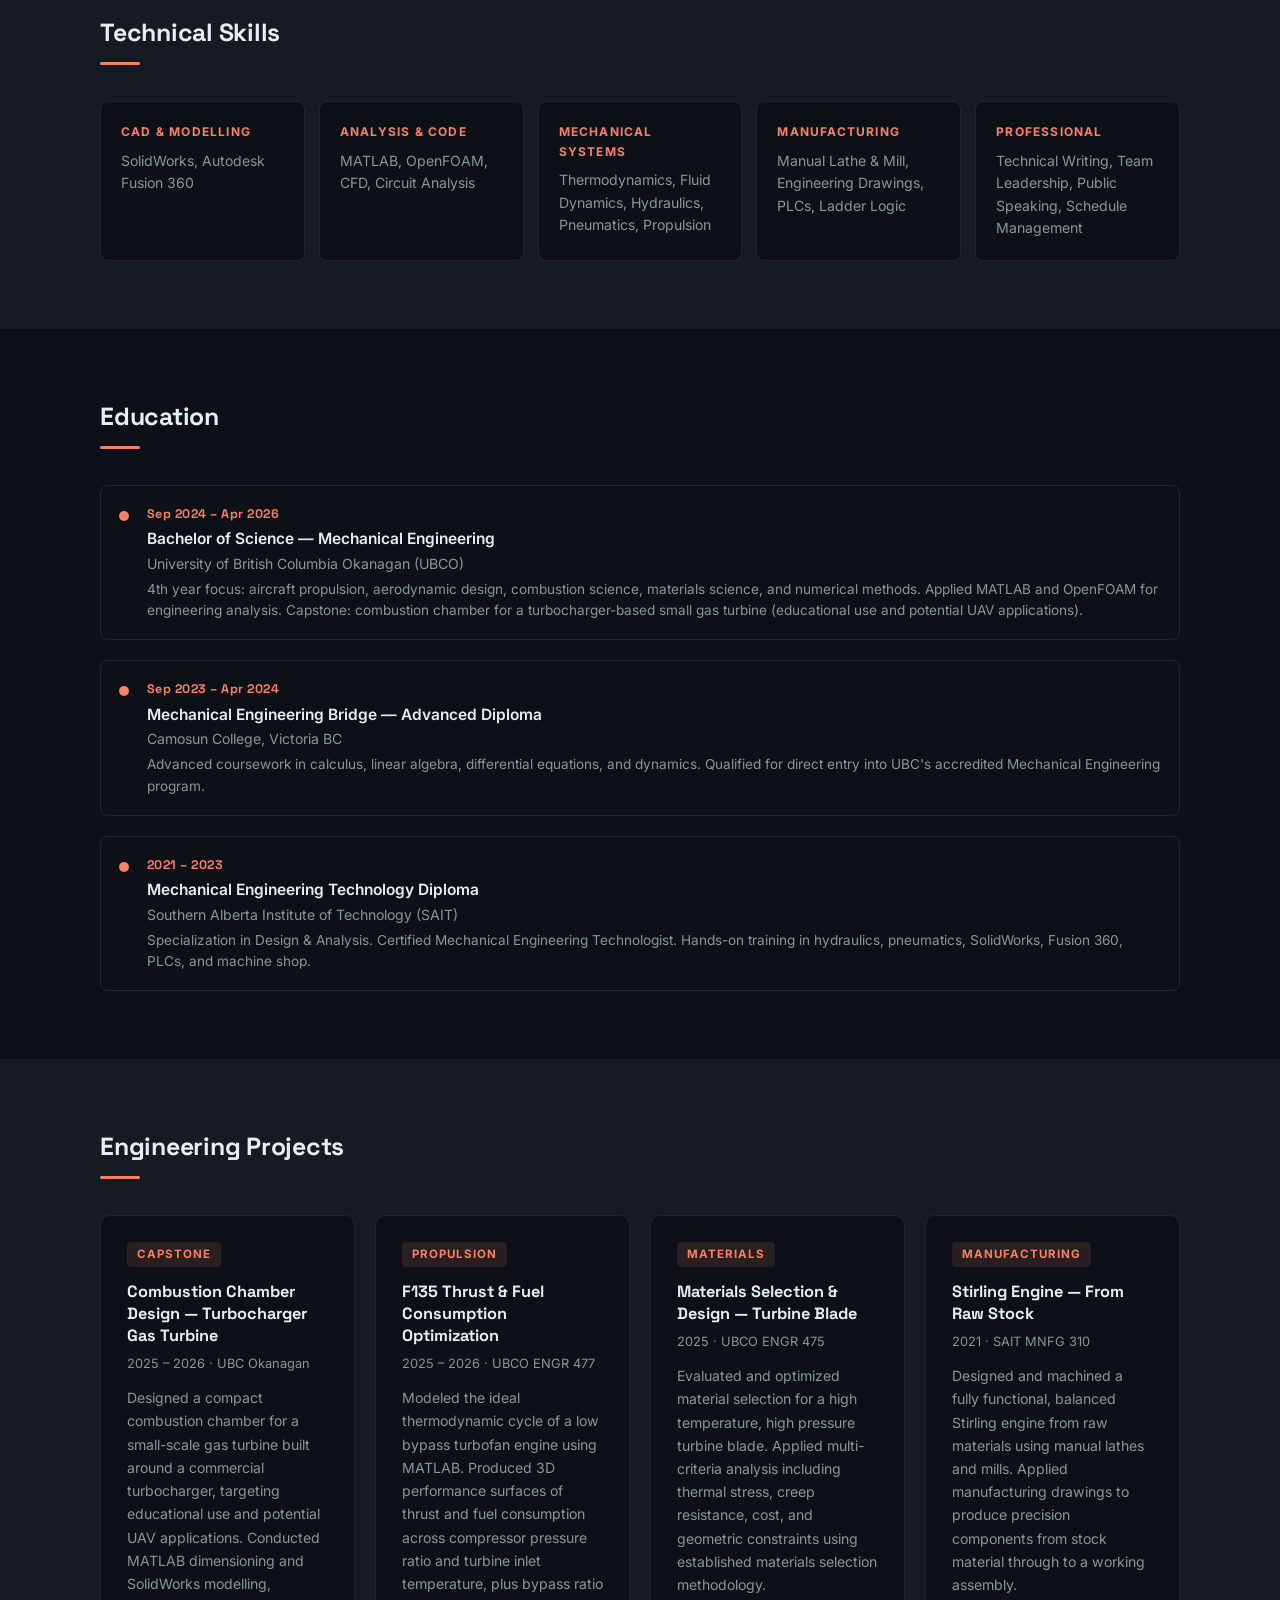
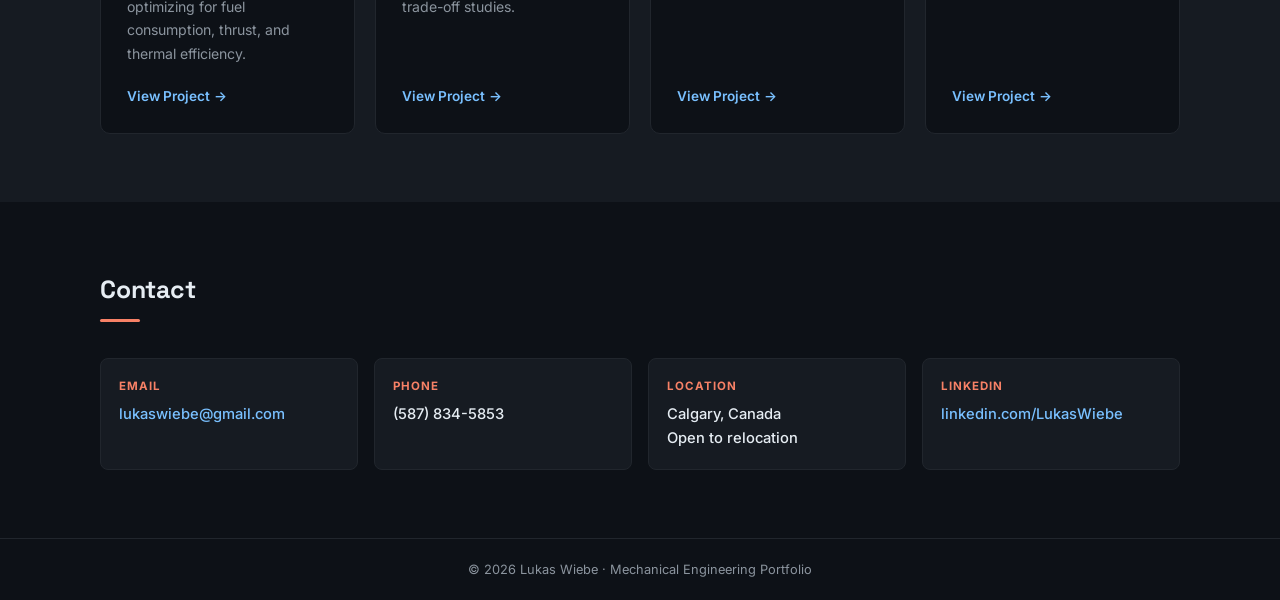
==== commit 6be9e837: "Start combustor liner at the swirler outer corners Co-Authored-By: Claude Opus 5.5 <noreply@anthropi" ====
--- a/index.html
+++ b/index.html
@@ -395,8 +395,8 @@
       return 23;
     }
     function liner(x) {
-      if (x < 64) return 10;
-      if (x < 92) return 10 + 28 * Math.sin((Math.PI / 2) * (x - 64) / 28);
+      if (x < 66) return ramp(x, 30, 66, 12, 18);   // upstream: dividing line between core and annulus air
+      if (x < 92) return 18 + 20 * Math.sin((Math.PI / 2) * (x - 66) / 26);   // dome from the swirler outer corners
       if (x < 262) return 38;
       if (x < 325) return ramp(x, 262, 325, 38, 23);
       return 23;
@@ -437,7 +437,7 @@
       return d;
     }
     root.querySelector('#cc-casing').setAttribute('d', wallPath(casing, 0, 400, []));
-    root.querySelector('#cc-liner').setAttribute('d', wallPath(liner, 64, 325, HOLES));
+    root.querySelector('#cc-liner').setAttribute('d', wallPath(liner, 66, 325, HOLES));
 
     const holeGroup = root.querySelector('#cc-holes');
     const NS = 'http://www.w3.org/2000/svg';
@@ -486,7 +486,7 @@
     function step(p, dt) {
       if (p.type === 'core') {
         p.x += coreSpeed(p.x) * U * dt;
-        let r = p.x < 64 ? p.s * 9 : p.s * 0.9 * liner(p.x);
+        let r = p.s * 0.9 * liner(p.x);
         let x = p.x;
         if (p.loop && p.x > 66) {
           p.th = TAU * clamp((p.x - 66) / p.span, 0, 1);
@@ -498,7 +498,7 @@
         p.dx = x; p.dy = CY + p.side * r;
       } else if (p.jet < 0) {
         p.x += annulusSpeed(p.x) * U * dt;
-        const inner = p.x < 64 ? 10 : liner(p.x) + 1.5;
+        const inner = liner(p.x) + 1.5;
         const r = inner + p.s * (casing(p.x) - 1.5 - inner);
         if (p.x >= p.hole.x - p.hole.w / 2 + 1) {
           p.jet = 0; p.x0 = p.x; p.r0 = r;
